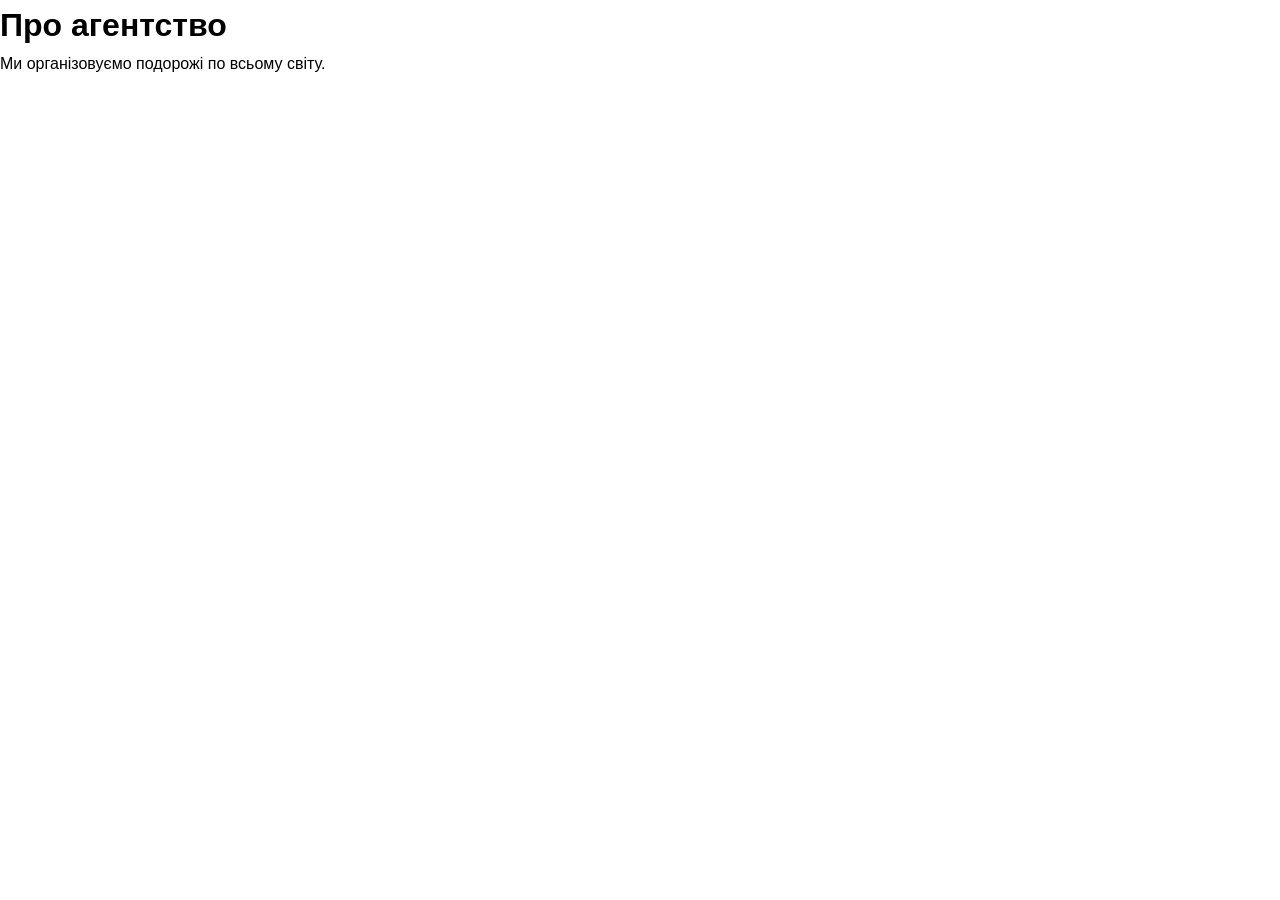
==== about.html @ 54d96e93 "Add files via upload" ====
<!DOCTYPE html><html lang="uk"><head><meta charset="UTF-8"><meta name="viewport" content="width=device-width, initial-scale=1.0"><title>Про нас</title><link rel="stylesheet" href="style.css"></head><body><h1>Про агентство</h1><p>Ми організовуємо подорожі по всьому світу.</p></body></html>
---- style.css ----
*{margin:0;padding:0;box-sizing:border-box}
body{font-family:Arial,sans-serif;line-height:1.6}
.hero{background:linear-gradient(#43c6ff,#0b6fa4);color:#fff;text-align:center;padding:80px 20px}
nav{display:flex;justify-content:space-between;align-items:center}
nav ul{display:flex;gap:20px;list-style:none}
nav a,.btn{color:white;text-decoration:none}
.btn{display:inline-block;margin-top:20px;padding:12px 24px;background:#ff8c00;border-radius:6px}
.cards{padding:40px 20px}
.grid{display:grid;grid-template-columns:repeat(auto-fit,minmax(220px,1fr));gap:20px}
.card{padding:20px;background:#f2f2f2;border-radius:10px}
footer{text-align:center;padding:20px}
@media(max-width:768px){nav{flex-direction:column;gap:10px}nav ul{flex-direction:column;text-align:center}}
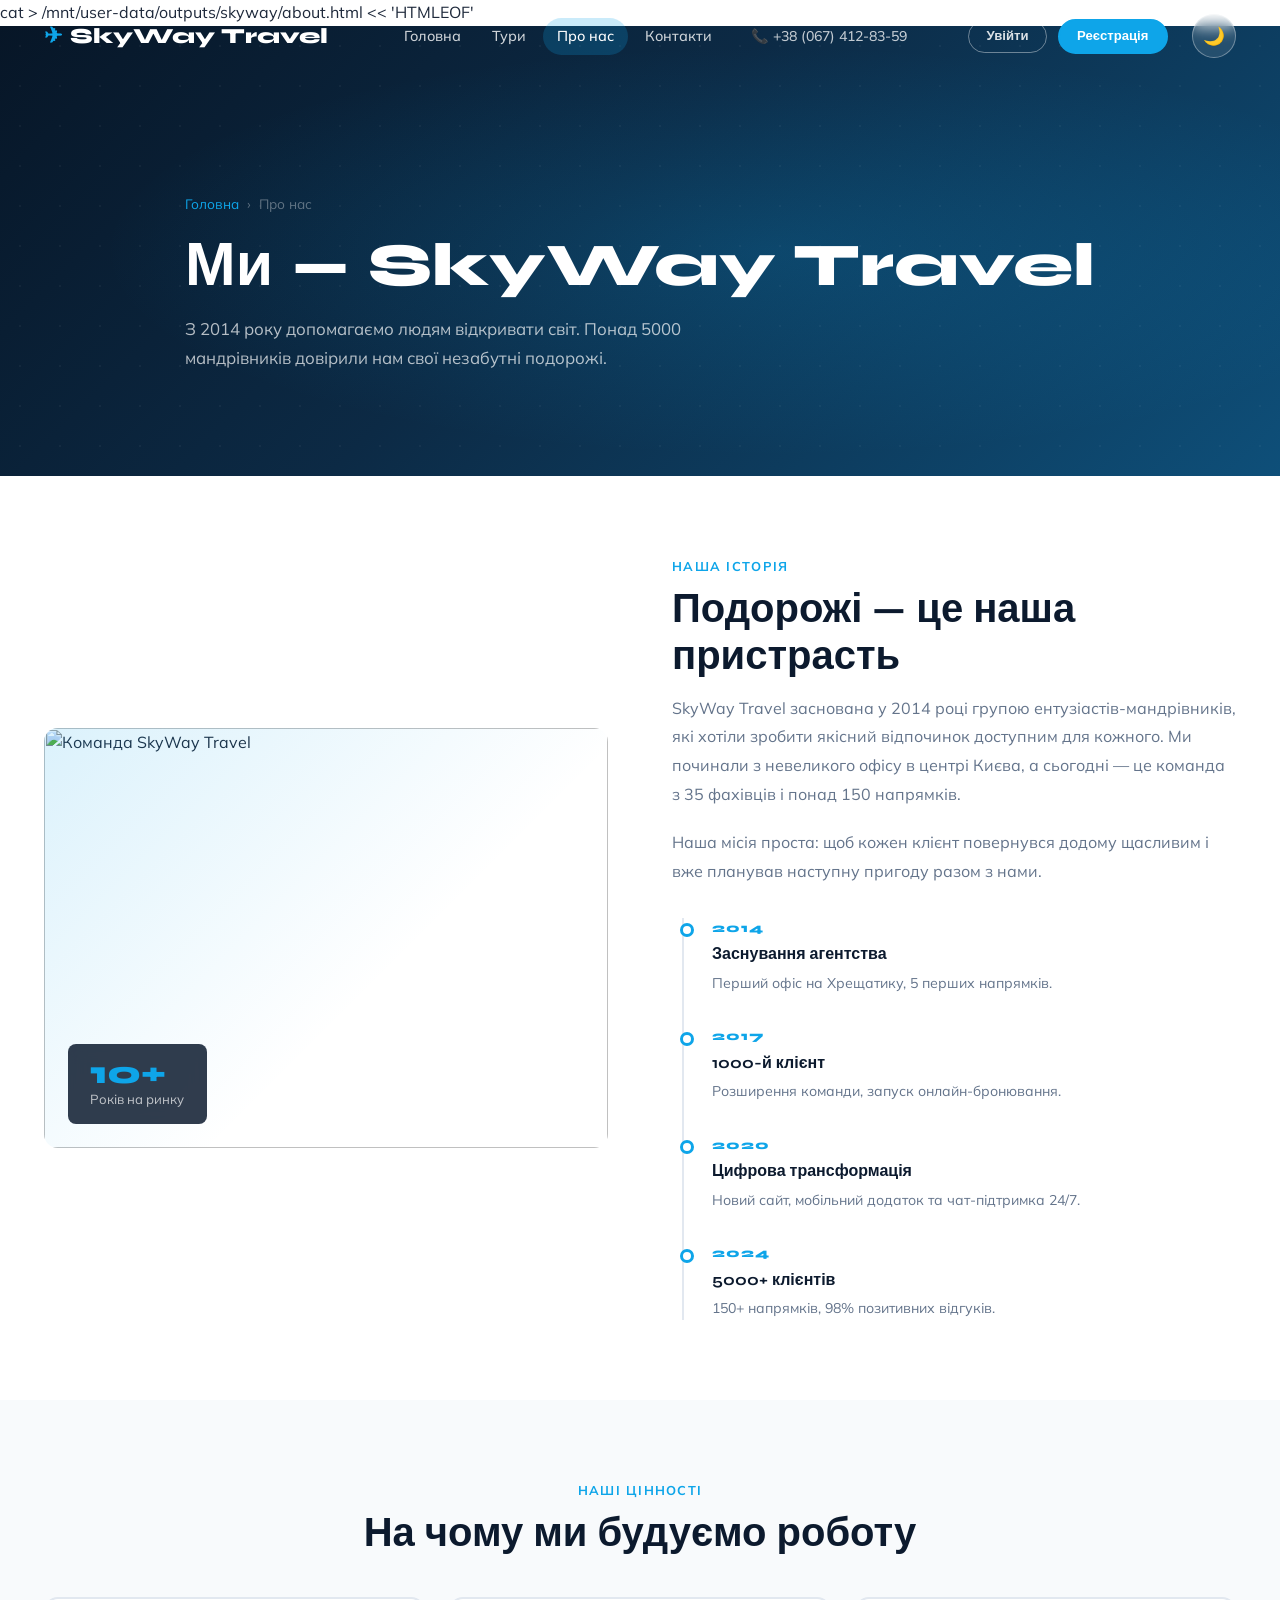
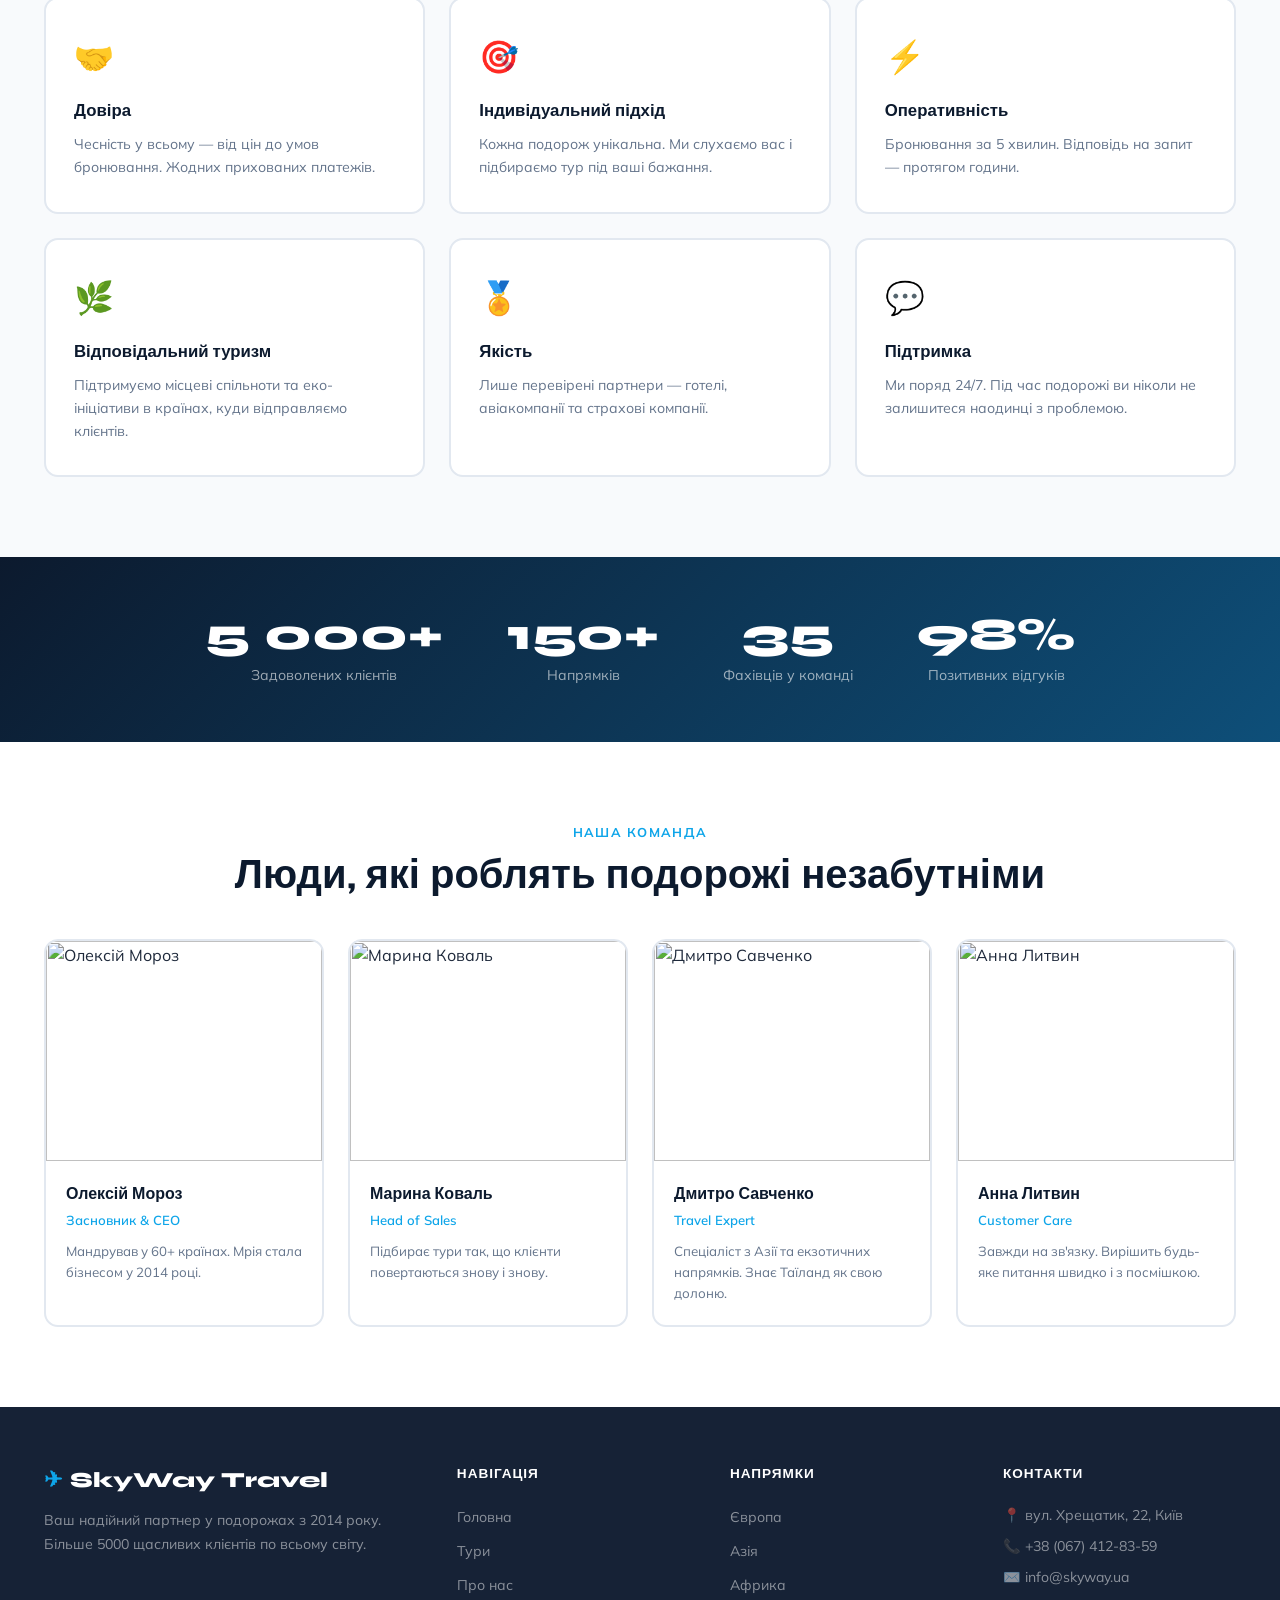
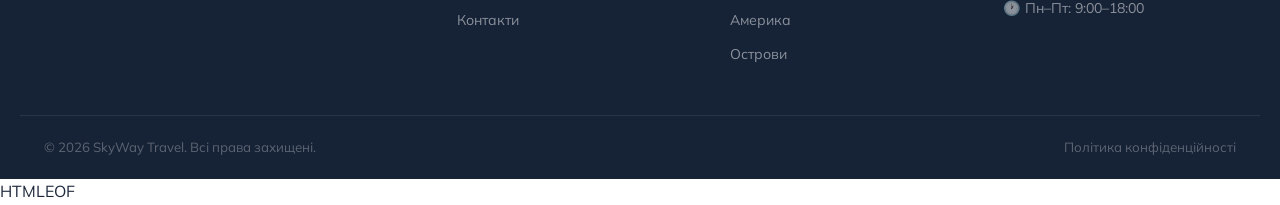
==== commit 52b04e0e: "Add files via upload" ====
--- a/about.html
+++ b/about.html
@@ -1 +1,370 @@
-<!DOCTYPE html><html lang="uk"><head><meta charset="UTF-8"><meta name="viewport" content="width=device-width, initial-scale=1.0"><title>Про нас</title><link rel="stylesheet" href="style.css"></head><body><h1>Про агентство</h1><p>Ми організовуємо подорожі по всьому світу.</p></body></html>+cat > /mnt/user-data/outputs/skyway/about.html << 'HTMLEOF'
+<!DOCTYPE html>
+<html lang="uk" data-theme="light">
+<head>
+  <meta charset="UTF-8">
+  <meta name="viewport" content="width=device-width, initial-scale=1.0">
+  <title>Про нас — SkyWay Travel</title>
+  <link rel="preconnect" href="https://fonts.googleapis.com">
+  <link href="https://fonts.googleapis.com/css2?family=Syne:wght@400;600;700;800&family=Mulish:wght@300;400;500;600&display=swap" rel="stylesheet">
+  <style>
+    *, *::before, *::after { box-sizing: border-box; margin: 0; padding: 0; }
+    html { scroll-behavior: smooth; }
+    body { line-height: 1.6; -webkit-font-smoothing: antialiased; transition: background .35s, color .35s; }
+    img { display: block; max-width: 100%; }
+    ul { list-style: none; }
+    a { text-decoration: none; color: inherit; }
+    button { cursor: pointer; border: none; background: none; }
+
+    :root {
+      --sky: #0ea5e9; --sky-dark: #0284c7; --sky-light: #e0f2fe;
+      --navy: #0c1a2e; --navy-2: #162236; --coral: #f97316;
+      --text: #1e293b; --text-muted: #64748b;
+      --white: #ffffff; --bg: #f8fafc; --border: #e2e8f0;
+      --r: 14px; --r-sm: 8px;
+      --shadow: 0 4px 24px rgba(14,165,233,0.12);
+      --shadow-lg: 0 16px 48px rgba(0,0,0,0.14);
+      --t: 0.28s ease;
+      --font-h: 'Syne', sans-serif; --font-b: 'Mulish', sans-serif;
+    }
+    [data-theme="dark"] {
+      --text: #e2e8f0; --text-muted: #94a3b8;
+      --white: #0f172a; --bg: #1e293b; --border: #334155;
+      --navy: #e2e8f0; --navy-2: #0f172a;
+      --sky-light: #0f2a3e; --shadow-lg: 0 16px 48px rgba(0,0,0,.45);
+    }
+    [data-theme="dark"] body { background: #0f172a; }
+    [data-theme="dark"] .team-card,
+    [data-theme="dark"] .value-card { background: #1e293b; border-color: #334155; }
+    [data-theme="dark"] .timeline-item::before { background: #1e293b; }
+    [data-theme="dark"] .footer { background: #080f1a; }
+
+    body { font-family: var(--font-b); color: var(--text); background: var(--white); }
+    .container { max-width: 1240px; margin: 0 auto; padding: 0 1.5rem; }
+
+    /* HEADER */
+    .header { position: fixed; top: 0; left: 0; right: 0; z-index: 900; padding: .9rem 0; transition: all var(--t); }
+    .header.scrolled { background: rgba(12,26,46,.94); backdrop-filter: blur(20px); padding: .6rem 0; box-shadow: 0 4px 24px rgba(0,0,0,.25); }
+    [data-theme="dark"] .header.scrolled { background: rgba(15,23,42,.96); }
+    .header .container { display: flex; align-items: center; gap: 1.5rem; }
+    .logo { display: flex; align-items: center; gap: .5rem; font-family: var(--font-h); font-size: 1.35rem; font-weight: 800; color: #fff; flex-shrink: 0; }
+    .logo-icon { color: var(--sky); }
+    .nav { display: flex; align-items: center; gap: .15rem; margin-left: auto; }
+    .nav a { padding: .45rem .9rem; color: rgba(255,255,255,.8); border-radius: 50px; font-size: .9rem; font-weight: 500; transition: all var(--t); }
+    .nav a:hover, .nav a.active { color: #fff; background: rgba(14,165,233,.22); }
+    .header-phone { color: rgba(255,255,255,.75); font-size: .88rem; font-weight: 500; }
+    .theme-toggle { width: 44px; height: 44px; border-radius: 50%; border: 1.5px solid rgba(255,255,255,.35); display: flex; align-items: center; justify-content: center; font-size: 1.1rem; transition: all var(--t); background: rgba(255,255,255,.1); backdrop-filter: blur(8px); flex-shrink: 0; }
+    .theme-toggle:hover { background: rgba(255,255,255,.22); transform: rotate(15deg); }
+    .burger { display: none; flex-direction: column; gap: 5px; padding: .5rem; }
+    .burger span { display: block; width: 24px; height: 2px; background: #fff; border-radius: 2px; transition: all var(--t); }
+    .burger.open span:nth-child(1) { transform: translateY(7px) rotate(45deg); }
+    .burger.open span:nth-child(2) { opacity: 0; }
+    .burger.open span:nth-child(3) { transform: translateY(-7px) rotate(-45deg); }
+
+    /* BUTTONS */
+    .btn { display: inline-flex; align-items: center; gap: .45rem; padding: .7rem 1.6rem; border-radius: 50px; font-weight: 600; font-size: .9rem; transition: all var(--t); cursor: pointer; font-family: var(--font-h); }
+    .btn-primary { background: var(--sky); color: #fff; border: 2px solid var(--sky); }
+    .btn-primary:hover { background: var(--sky-dark); transform: translateY(-2px); box-shadow: 0 8px 24px rgba(14,165,233,.38); }
+    .btn-sm { padding: .45rem 1.1rem; font-size: .82rem; }
+    .login-btn { background: transparent; color: rgba(255,255,255,.85); border: 1.5px solid rgba(255,255,255,.4); border-radius: 50px; padding: .45rem 1.1rem; font-size: .82rem; font-family: var(--font-h); font-weight: 600; }
+    .login-btn:hover { border-color: #fff; color: #fff; background: rgba(255,255,255,.1); }
+
+    /* PAGE HERO */
+    .page-hero {
+      min-height: 50vh; position: relative; display: flex; align-items: center;
+      background: linear-gradient(135deg, #071627 0%, #0c2a45 45%, #0e4f79 100%);
+      overflow: hidden;
+    }
+    .page-hero::before { content: ''; position: absolute; inset: 0; background: radial-gradient(ellipse 80% 70% at 60% 50%, rgba(14,165,233,.18) 0%, transparent 65%); }
+    .page-hero-dots { position: absolute; inset: 0; background-image: radial-gradient(circle, rgba(255,255,255,.04) 1px, transparent 1px); background-size: 40px 40px; pointer-events: none; }
+    .page-hero-content { position: relative; z-index: 2; padding: 8rem 1.5rem 4rem; }
+    .page-breadcrumb { display: flex; align-items: center; gap: .5rem; color: rgba(255,255,255,.55); font-size: .85rem; margin-bottom: 1.2rem; }
+    .page-breadcrumb a { color: var(--sky); }
+    .page-breadcrumb span { color: rgba(255,255,255,.35); }
+    .page-hero h1 { font-family: var(--font-h); font-size: clamp(2.2rem,5vw,3.8rem); font-weight: 800; color: #fff; line-height: 1.1; margin-bottom: .85rem; }
+    .page-hero p { color: rgba(255,255,255,.7); font-size: 1.05rem; max-width: 540px; line-height: 1.75; }
+
+    /* SECTIONS */
+    section.sec { padding: 5rem 0; }
+    .sec-tag { color: var(--sky); font-weight: 700; font-size: .8rem; text-transform: uppercase; letter-spacing: .1em; margin-bottom: .6rem; }
+    .sec-title { font-family: var(--font-h); font-size: clamp(1.7rem,3.5vw,2.5rem); color: var(--navy); line-height: 1.18; margin-bottom: .85rem; }
+    .sec-sub { color: var(--text-muted); line-height: 1.7; }
+
+    /* STORY SECTION */
+    .story-grid { display: grid; grid-template-columns: 1fr 1fr; gap: 4rem; align-items: center; }
+    .story-img { border-radius: var(--r); overflow: hidden; position: relative; }
+    .story-img img { width: 100%; height: 420px; object-fit: cover; }
+    .story-img::after { content: ''; position: absolute; inset: 0; background: linear-gradient(135deg, rgba(14,165,233,.15) 0%, transparent 60%); }
+    .story-badge { position: absolute; bottom: 1.5rem; left: 1.5rem; background: rgba(12,26,46,.85); color: #fff; padding: .85rem 1.4rem; border-radius: var(--r-sm); backdrop-filter: blur(8px); z-index: 2; }
+    .story-badge-num { font-family: var(--font-h); font-size: 2rem; font-weight: 800; color: var(--sky); line-height: 1; }
+    .story-badge-label { font-size: .82rem; color: rgba(255,255,255,.7); }
+    .story-text p { color: var(--text-muted); line-height: 1.8; margin-bottom: 1.2rem; }
+
+    /* TIMELINE */
+    .timeline { position: relative; padding-left: 2.5rem; margin-top: 2rem; }
+    .timeline::before { content: ''; position: absolute; left: .6rem; top: 0; bottom: 0; width: 2px; background: var(--border); }
+    .timeline-item { position: relative; padding-bottom: 2rem; }
+    .timeline-item:last-child { padding-bottom: 0; }
+    .timeline-item::before { content: ''; position: absolute; left: -2rem; top: .35rem; width: 14px; height: 14px; border-radius: 50%; background: var(--white); border: 3px solid var(--sky); }
+    .timeline-year { font-family: var(--font-h); font-size: .8rem; font-weight: 800; color: var(--sky); letter-spacing: .08em; text-transform: uppercase; margin-bottom: .2rem; }
+    .timeline-title { font-family: var(--font-h); font-size: 1rem; font-weight: 700; color: var(--navy); margin-bottom: .3rem; }
+    .timeline-desc { color: var(--text-muted); font-size: .88rem; line-height: 1.6; }
+
+    /* VALUES */
+    .values-grid { display: grid; grid-template-columns: repeat(3,1fr); gap: 1.5rem; }
+    .value-card { background: var(--white); border: 2px solid var(--border); border-radius: var(--r); padding: 2rem 1.75rem; transition: all var(--t); position: relative; overflow: hidden; }
+    .value-card::after { content: ''; position: absolute; top: 0; left: 0; right: 0; height: 3px; background: var(--sky); transform: scaleX(0); transform-origin: left; transition: transform .35s ease; }
+    .value-card:hover { border-color: var(--sky); transform: translateY(-4px); box-shadow: var(--shadow); }
+    .value-card:hover::after { transform: scaleX(1); }
+    .value-icon { font-size: 2rem; margin-bottom: 1rem; }
+    .value-card h3 { font-family: var(--font-h); font-size: 1.05rem; font-weight: 700; color: var(--navy); margin-bottom: .5rem; }
+    .value-card p { color: var(--text-muted); font-size: .88rem; line-height: 1.65; }
+
+    /* TEAM */
+    .team-grid { display: grid; grid-template-columns: repeat(4,1fr); gap: 1.5rem; }
+    .team-card { background: var(--white); border: 2px solid var(--border); border-radius: var(--r); overflow: hidden; transition: all var(--t); }
+    .team-card:hover { transform: translateY(-5px); box-shadow: var(--shadow-lg); border-color: var(--sky); }
+    .team-photo { height: 220px; overflow: hidden; position: relative; }
+    .team-photo img { width: 100%; height: 100%; object-fit: cover; transition: transform .5s ease; }
+    .team-card:hover .team-photo img { transform: scale(1.06); }
+    .team-info { padding: 1.25rem; }
+    .team-name { font-family: var(--font-h); font-size: 1rem; font-weight: 700; color: var(--navy); margin-bottom: .2rem; }
+    .team-role { color: var(--sky); font-size: .82rem; font-weight: 600; margin-bottom: .6rem; }
+    .team-bio { color: var(--text-muted); font-size: .83rem; line-height: 1.6; }
+
+    /* STATS BAND */
+    .stats-band { background: linear-gradient(135deg, #0c1a2e 0%, #0e4f79 100%); padding: 3.5rem 0; }
+    [data-theme="dark"] .stats-band { background: linear-gradient(135deg, #0f172a 0%, #0e3a5a 100%); }
+    .stats-inner { display: flex; justify-content: center; gap: 4rem; flex-wrap: wrap; }
+    .stat-item { text-align: center; }
+    .stat-num { font-family: var(--font-h); font-size: 2.8rem; font-weight: 800; color: #fff; line-height: 1; }
+    .stat-label { color: rgba(255,255,255,.6); font-size: .88rem; margin-top: .35rem; }
+
+    /* FOOTER */
+    .footer { background: var(--navy-2); padding: 3.5rem 0 0; }
+    .footer-inner { display: grid; grid-template-columns: 1.6fr 1fr 1fr 1fr; gap: 2.5rem; padding-bottom: 2.5rem; border-bottom: 1px solid rgba(255,255,255,.08); }
+    .footer-about { color: rgba(255,255,255,.5); font-size: .88rem; line-height: 1.7; margin-top: .75rem; }
+    .footer-col h4 { color: #fff; font-family: var(--font-h); font-size: .85rem; letter-spacing: .07em; text-transform: uppercase; margin-bottom: 1.2rem; }
+    .footer-col ul li { margin-bottom: .55rem; }
+    .footer-col ul a { color: rgba(255,255,255,.5); font-size: .88rem; transition: color var(--t); }
+    .footer-col ul a:hover { color: var(--sky); }
+    .footer-contacts li { color: rgba(255,255,255,.5); font-size: .88rem; margin-bottom: .65rem; }
+    .footer-bottom { padding: 1.3rem 0; }
+    .footer-bottom .container { display: flex; justify-content: space-between; align-items: center; flex-wrap: wrap; gap: .5rem; }
+    .footer-bottom p { color: rgba(255,255,255,.3); font-size: .83rem; }
+    .footer-bottom a { color: rgba(255,255,255,.3); font-size: .83rem; transition: color var(--t); }
+    .footer-bottom a:hover { color: var(--sky); }
+
+    /* TOAST */
+    .toast { position: fixed; bottom: 2rem; left: 50%; transform: translateX(-50%) translateY(16px); background: #0c1a2e; color: #fff; padding: .75rem 1.5rem; border-radius: 50px; font-size: .9rem; opacity: 0; pointer-events: none; transition: all .32s; z-index: 3000; border-left: 3px solid var(--sky); }
+    .toast.show { opacity: 1; transform: translateX(-50%) translateY(0); }
+
+    /* BTN UP */
+    .btn-up { position: fixed; bottom: 2rem; right: 2rem; width: 48px; height: 48px; border-radius: 50%; background: var(--sky); color: #fff; font-size: 1.1rem; opacity: 0; pointer-events: none; transition: all var(--t); z-index: 800; display: flex; align-items: center; justify-content: center; box-shadow: 0 4px 20px rgba(14,165,233,.4); }
+    .btn-up.vis { opacity: 1; pointer-events: all; }
+    .btn-up:hover { background: var(--sky-dark); transform: translateY(-3px); }
+
+    /* REVEAL */
+    .reveal { opacity: 0; transform: translateY(24px); transition: opacity .65s ease, transform .65s ease; }
+    .reveal.on { opacity: 1; transform: none; }
+
+    @media(max-width:1024px) { .footer-inner { grid-template-columns: 1fr 1fr; } .team-grid { grid-template-columns: 1fr 1fr; } .values-grid { grid-template-columns: 1fr 1fr; } }
+    @media(max-width:768px) {
+      .nav, .header-phone { display: none; }
+      .nav.open { display: flex; flex-direction: column; position: fixed; top: 0; left: 0; right: 0; bottom: 0; background: #0c1a2e; z-index: 999; padding: 5rem 2rem 2rem; align-items: flex-start; gap: .5rem; }
+      [data-theme="dark"] .nav.open { background: #080f1a; }
+      .nav.open a { font-size: 1.2rem; padding: .7rem 1rem; }
+      .burger { display: flex; margin-left: auto; }
+      .story-grid { grid-template-columns: 1fr; gap: 2rem; }
+      .values-grid, .team-grid { grid-template-columns: 1fr; }
+      .stats-inner { gap: 2rem; }
+      .footer-inner { grid-template-columns: 1fr; }
+      .footer-bottom .container { flex-direction: column; text-align: center; }
+    }
+  </style>
+</head>
+<body>
+
+<header class="header" id="header">
+  <div class="container">
+    <a href="index.html" class="logo"><span class="logo-icon">✈</span> SkyWay Travel</a>
+    <nav class="nav" id="nav">
+      <a href="index.html">Головна</a>
+      <a href="tours.html">Тури</a>
+      <a href="about.html" class="active">Про нас</a>
+      <a href="contacts.html">Контакти</a>
+    </nav>
+    <div class="header-phone">📞 +38 (067) 412-83-59</div>
+    <div style="display:flex;align-items:center;gap:.65rem;margin-left:auto">
+      <button class="login-btn" onclick="showToast('Відкрийте index.html для входу')">Увійти</button>
+      <button class="btn btn-primary btn-sm" onclick="showToast('Відкрийте index.html для реєстрації')">Реєстрація</button>
+    </div>
+    <button class="theme-toggle" id="themeToggle" aria-label="Тема">🌙</button>
+    <button class="burger" id="burger"><span></span><span></span><span></span></button>
+  </div>
+</header>
+
+<!-- PAGE HERO -->
+<section class="page-hero">
+  <div class="page-hero-dots"></div>
+  <div class="page-hero-content container">
+    <div class="page-breadcrumb"><a href="index.html">Головна</a><span>›</span><span>Про нас</span></div>
+    <h1>Ми — SkyWay Travel</h1>
+    <p>З 2014 року допомагаємо людям відкривати світ. Понад 5000 мандрівників довірили нам свої незабутні подорожі.</p>
+  </div>
+</section>
+
+<!-- STORY -->
+<section class="sec">
+  <div class="container">
+    <div class="story-grid">
+      <div class="story-img reveal">
+        <img src="https://images.unsplash.com/photo-1469854523086-cc02fe5d8800?w=800&auto=format" alt="Команда SkyWay Travel">
+        <div class="story-badge">
+          <div class="story-badge-num">10+</div>
+          <div class="story-badge-label">Років на ринку</div>
+        </div>
+      </div>
+      <div class="reveal">
+        <p class="sec-tag">Наша історія</p>
+        <h2 class="sec-title">Подорожі — це наша пристрасть</h2>
+        <div class="story-text">
+          <p>SkyWay Travel заснована у 2014 році групою ентузіастів-мандрівників, які хотіли зробити якісний відпочинок доступним для кожного. Ми починали з невеликого офісу в центрі Києва, а сьогодні — це команда з 35 фахівців і понад 150 напрямків.</p>
+          <p>Наша місія проста: щоб кожен клієнт повернувся додому щасливим і вже планував наступну пригоду разом з нами.</p>
+        </div>
+        <div class="timeline">
+          <div class="timeline-item">
+            <div class="timeline-year">2014</div>
+            <div class="timeline-title">Заснування агентства</div>
+            <div class="timeline-desc">Перший офіс на Хрещатику, 5 перших напрямків.</div>
+          </div>
+          <div class="timeline-item">
+            <div class="timeline-year">2017</div>
+            <div class="timeline-title">1000-й клієнт</div>
+            <div class="timeline-desc">Розширення команди, запуск онлайн-бронювання.</div>
+          </div>
+          <div class="timeline-item">
+            <div class="timeline-year">2020</div>
+            <div class="timeline-title">Цифрова трансформація</div>
+            <div class="timeline-desc">Новий сайт, мобільний додаток та чат-підтримка 24/7.</div>
+          </div>
+          <div class="timeline-item">
+            <div class="timeline-year">2024</div>
+            <div class="timeline-title">5000+ клієнтів</div>
+            <div class="timeline-desc">150+ напрямків, 98% позитивних відгуків.</div>
+          </div>
+        </div>
+      </div>
+    </div>
+  </div>
+</section>
+
+<!-- VALUES -->
+<section class="sec" style="background:var(--bg)">
+  <div class="container">
+    <div style="text-align:center;margin-bottom:2.5rem" class="reveal">
+      <p class="sec-tag">Наші цінності</p>
+      <h2 class="sec-title">На чому ми будуємо роботу</h2>
+    </div>
+    <div class="values-grid">
+      <div class="value-card reveal"><div class="value-icon">🤝</div><h3>Довіра</h3><p>Чесність у всьому — від цін до умов бронювання. Жодних прихованих платежів.</p></div>
+      <div class="value-card reveal"><div class="value-icon">🎯</div><h3>Індивідуальний підхід</h3><p>Кожна подорож унікальна. Ми слухаємо вас і підбираємо тур під ваші бажання.</p></div>
+      <div class="value-card reveal"><div class="value-icon">⚡</div><h3>Оперативність</h3><p>Бронювання за 5 хвилин. Відповідь на запит — протягом години.</p></div>
+      <div class="value-card reveal"><div class="value-icon">🌿</div><h3>Відповідальний туризм</h3><p>Підтримуємо місцеві спільноти та еко-ініціативи в країнах, куди відправляємо клієнтів.</p></div>
+      <div class="value-card reveal"><div class="value-icon">🏅</div><h3>Якість</h3><p>Лише перевірені партнери — готелі, авіакомпанії та страхові компанії.</p></div>
+      <div class="value-card reveal"><div class="value-icon">💬</div><h3>Підтримка</h3><p>Ми поряд 24/7. Під час подорожі ви ніколи не залишитеся наодинці з проблемою.</p></div>
+    </div>
+  </div>
+</section>
+
+<!-- STATS -->
+<section class="stats-band">
+  <div class="container stats-inner">
+    <div class="stat-item reveal"><div class="stat-num">5 000+</div><div class="stat-label">Задоволених клієнтів</div></div>
+    <div class="stat-item reveal"><div class="stat-num">150+</div><div class="stat-label">Напрямків</div></div>
+    <div class="stat-item reveal"><div class="stat-num">35</div><div class="stat-label">Фахівців у команді</div></div>
+    <div class="stat-item reveal"><div class="stat-num">98%</div><div class="stat-label">Позитивних відгуків</div></div>
+  </div>
+</section>
+
+<!-- TEAM -->
+<section class="sec">
+  <div class="container">
+    <div style="text-align:center;margin-bottom:2.5rem" class="reveal">
+      <p class="sec-tag">Наша команда</p>
+      <h2 class="sec-title">Люди, які роблять подорожі незабутніми</h2>
+    </div>
+    <div class="team-grid">
+      <div class="team-card reveal">
+        <div class="team-photo"><img src="https://images.unsplash.com/photo-1560250097-0b93528c311a?w=400&auto=format" alt="Олексій Мороз"></div>
+        <div class="team-info"><div class="team-name">Олексій Мороз</div><div class="team-role">Засновник & CEO</div><div class="team-bio">Мандрував у 60+ країнах. Мрія стала бізнесом у 2014 році.</div></div>
+      </div>
+      <div class="team-card reveal">
+        <div class="team-photo"><img src="https://images.unsplash.com/photo-1573496359142-b8d87734a5a2?w=400&auto=format" alt="Марина Коваль"></div>
+        <div class="team-info"><div class="team-name">Марина Коваль</div><div class="team-role">Head of Sales</div><div class="team-bio">Підбирає тури так, що клієнти повертаються знову і знову.</div></div>
+      </div>
+      <div class="team-card reveal">
+        <div class="team-photo"><img src="https://images.unsplash.com/photo-1568602471122-7832951cc4c5?w=400&auto=format" alt="Дмитро Савченко"></div>
+        <div class="team-info"><div class="team-name">Дмитро Савченко</div><div class="team-role">Travel Expert</div><div class="team-bio">Спеціаліст з Азії та екзотичних напрямків. Знає Таїланд як свою долоню.</div></div>
+      </div>
+      <div class="team-card reveal">
+        <div class="team-photo"><img src="https://images.unsplash.com/photo-1580489944761-15a19d654956?w=400&auto=format" alt="Анна Литвин"></div>
+        <div class="team-info"><div class="team-name">Анна Литвин</div><div class="team-role">Customer Care</div><div class="team-bio">Завжди на зв'язку. Вирішить будь-яке питання швидко і з посмішкою.</div></div>
+      </div>
+    </div>
+  </div>
+</section>
+
+<!-- FOOTER -->
+<footer class="footer">
+  <div class="container footer-inner">
+    <div class="footer-col">
+      <a href="index.html" class="logo"><span class="logo-icon">✈</span> SkyWay Travel</a>
+      <p class="footer-about">Ваш надійний партнер у подорожах з 2014 року. Більше 5000 щасливих клієнтів по всьому світу.</p>
+    </div>
+    <div class="footer-col"><h4>Навігація</h4><ul><li><a href="index.html">Головна</a></li><li><a href="tours.html">Тури</a></li><li><a href="about.html">Про нас</a></li><li><a href="contacts.html">Контакти</a></li></ul></div>
+    <div class="footer-col"><h4>Напрямки</h4><ul><li><a href="#">Європа</a></li><li><a href="#">Азія</a></li><li><a href="#">Африка</a></li><li><a href="#">Америка</a></li><li><a href="#">Острови</a></li></ul></div>
+    <div class="footer-col"><h4>Контакти</h4><ul class="footer-contacts"><li>📍 вул. Хрещатик, 22, Київ</li><li>📞 +38 (067) 412-83-59</li><li>✉️ info@skyway.ua</li><li>🕐 Пн–Пт: 9:00–18:00</li></ul></div>
+  </div>
+  <div class="footer-bottom"><div class="container"><p>© 2026 SkyWay Travel. Всі права захищені.</p><a href="#">Політика конфіденційності</a></div></div>
+</footer>
+
+<button class="btn-up" id="btnUp" aria-label="Вгору">↑</button>
+<div class="toast" id="toast"></div>
+
+<script>
+  // theme
+  const html=document.documentElement;
+  const toggle=document.getElementById('themeToggle');
+  const saved=localStorage.getItem('sw-theme')||'light';
+  html.setAttribute('data-theme',saved);
+  toggle.textContent=saved==='dark'?'☀️':'🌙';
+  toggle.addEventListener('click',()=>{
+    const next=html.getAttribute('data-theme')==='dark'?'light':'dark';
+    html.setAttribute('data-theme',next);
+    toggle.textContent=next==='dark'?'☀️':'🌙';
+    localStorage.setItem('sw-theme',next);
+  });
+
+  // header
+  window.addEventListener('scroll',()=>{
+    document.getElementById('header').classList.toggle('scrolled',window.scrollY>60);
+    document.getElementById('btnUp').classList.toggle('vis',window.scrollY>400);
+  });
+  document.getElementById('btnUp').addEventListener('click',()=>window.scrollTo({top:0,behavior:'smooth'}));
+
+  // burger
+  const burger=document.getElementById('burger');
+  const nav=document.getElementById('nav');
+  burger.addEventListener('click',()=>{burger.classList.toggle('open');nav.classList.toggle('open');});
+  nav.querySelectorAll('a').forEach(a=>a.addEventListener('click',()=>{burger.classList.remove('open');nav.classList.remove('open');}));
+
+  // reveal
+  const obs=new IntersectionObserver(entries=>entries.forEach(e=>{if(e.isIntersecting){e.target.classList.add('on');obs.unobserve(e.target);}}),{threshold:0.12});
+  document.querySelectorAll('.reveal').forEach(el=>obs.observe(el));
+
+  function showToast(msg){const t=document.getElementById('toast');t.textContent=msg;t.classList.add('show');setTimeout(()=>t.classList.remove('show'),3200);}
+</script>
+</body>
+</html>
+HTMLEOF
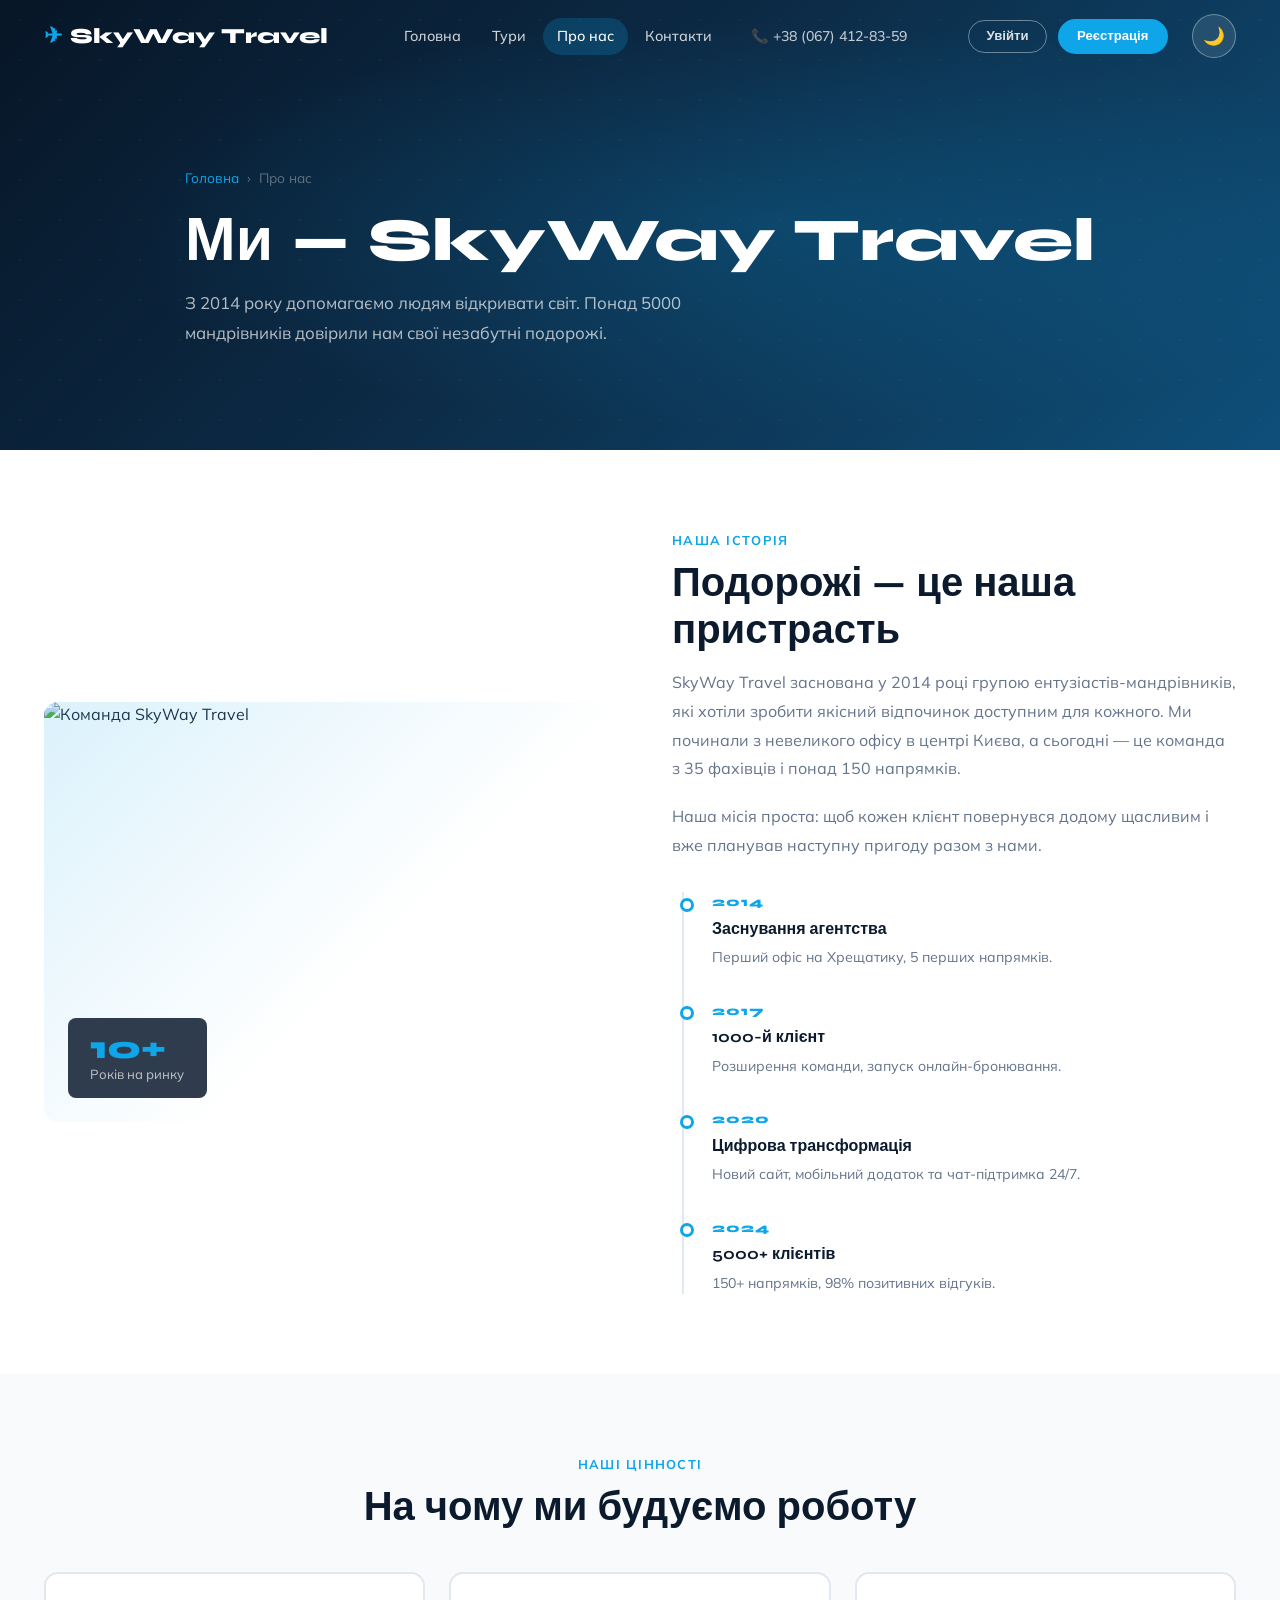
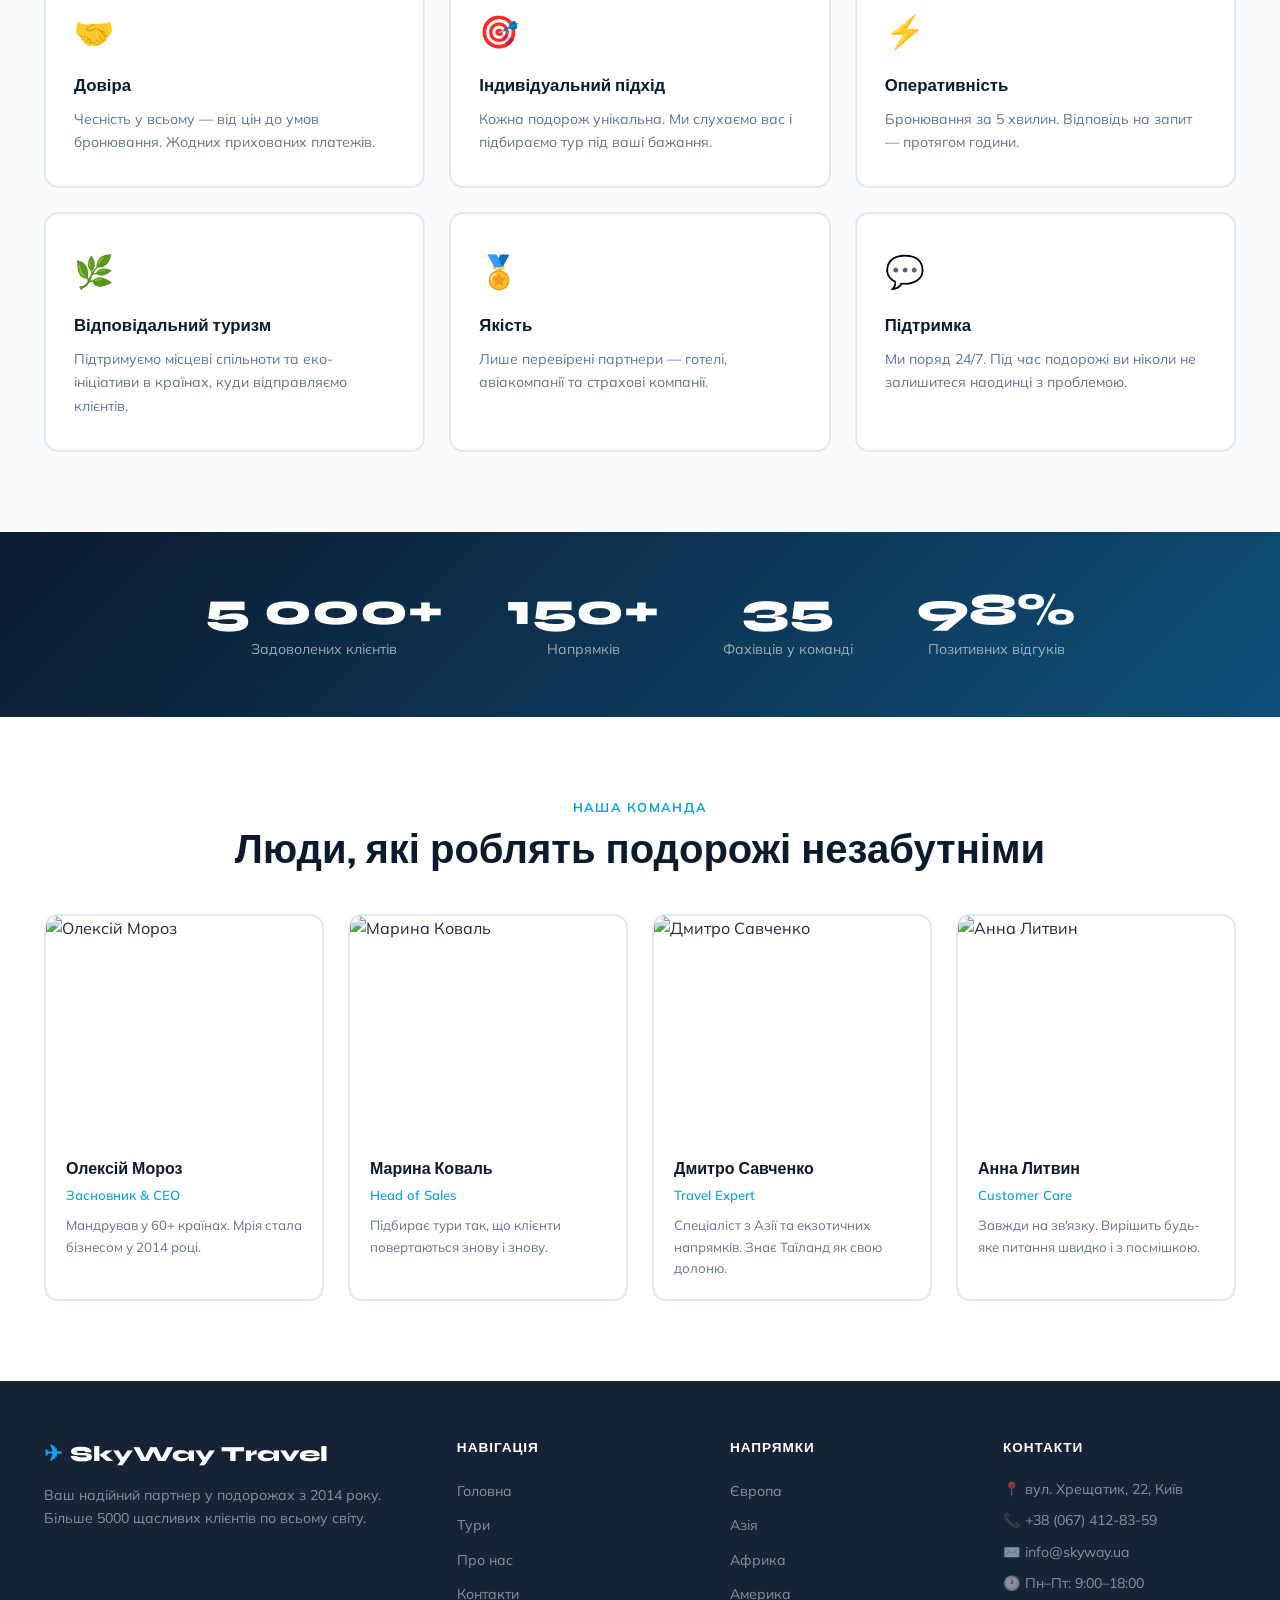
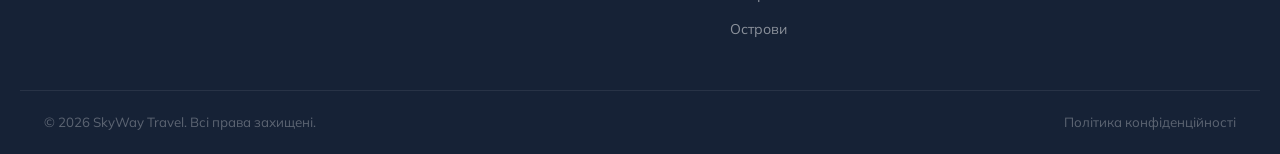
==== commit 6b236a2f: "Update about.html" ====
--- a/about.html
+++ b/about.html
@@ -1,4 +1,3 @@
-cat > /mnt/user-data/outputs/skyway/about.html << 'HTMLEOF'
 <!DOCTYPE html>
 <html lang="uk" data-theme="light">
 <head>
@@ -367,4 +366,3 @@
 </script>
 </body>
 </html>
-HTMLEOF
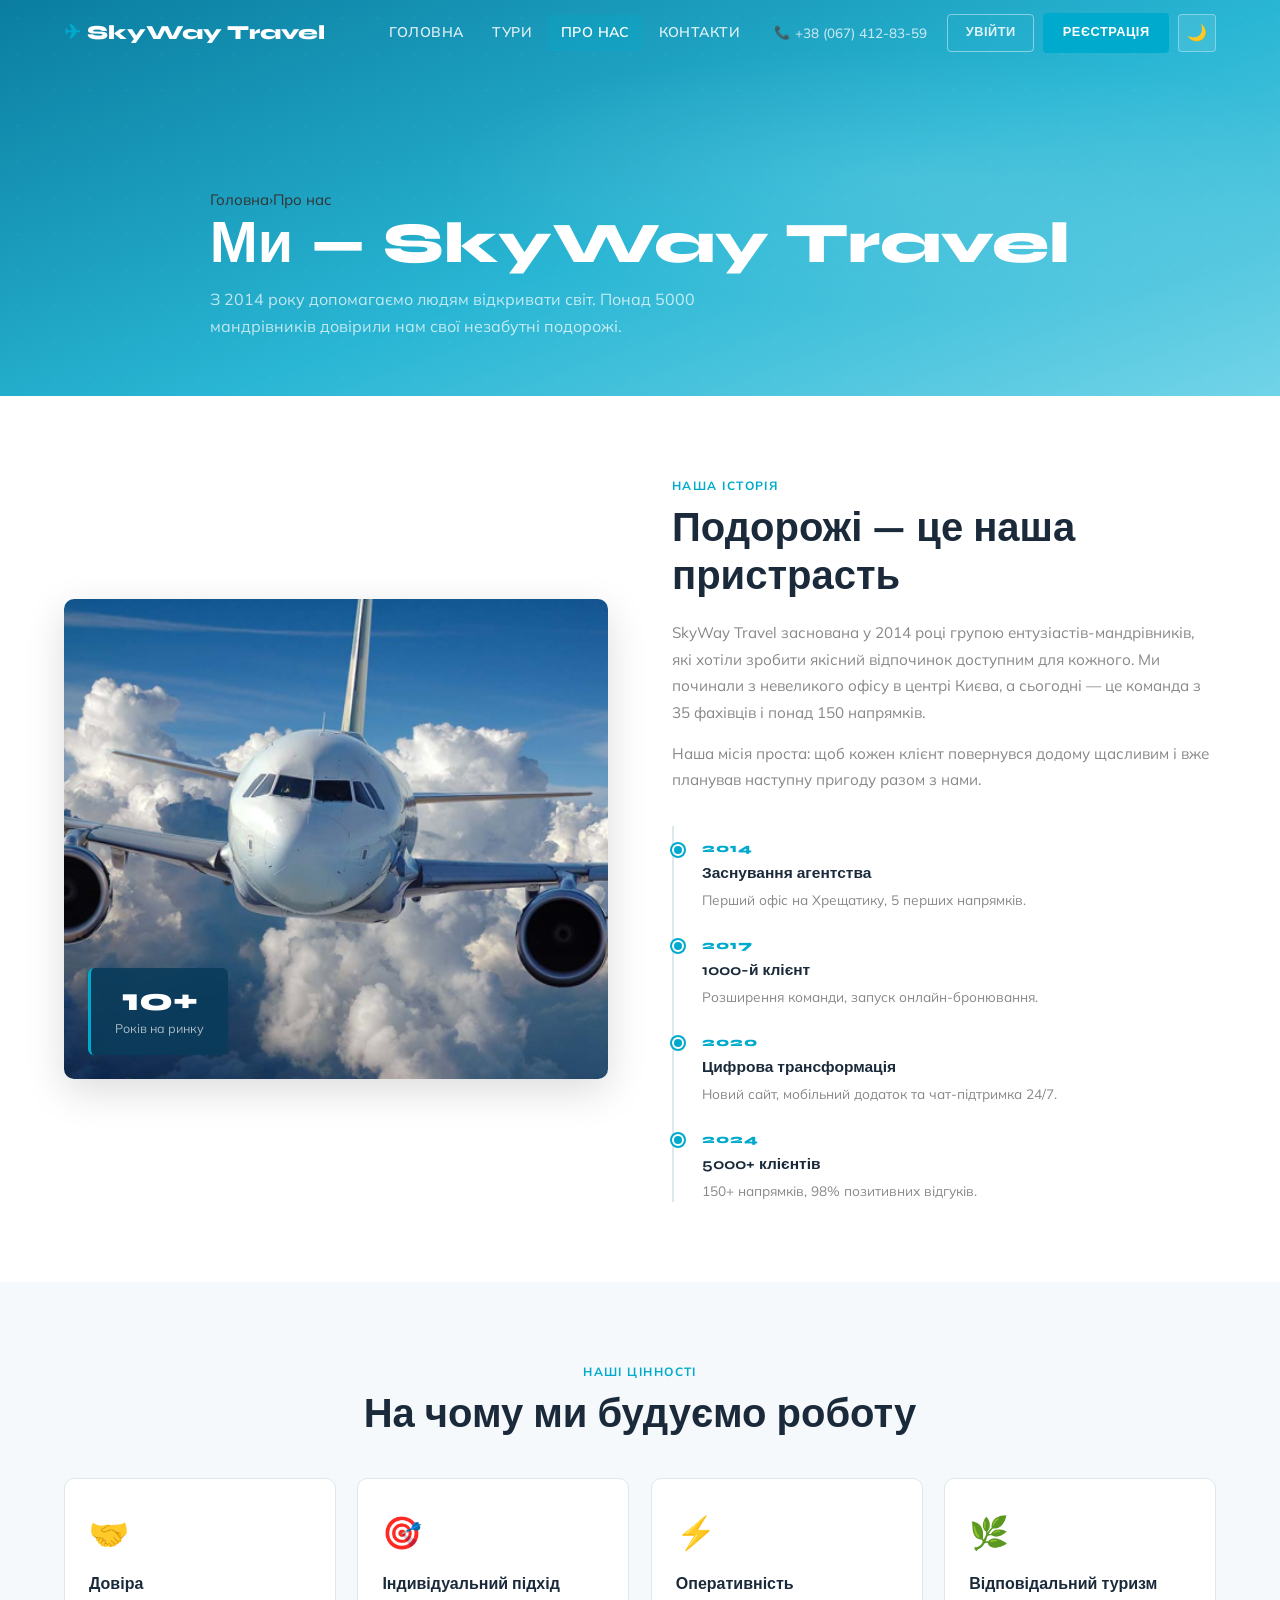
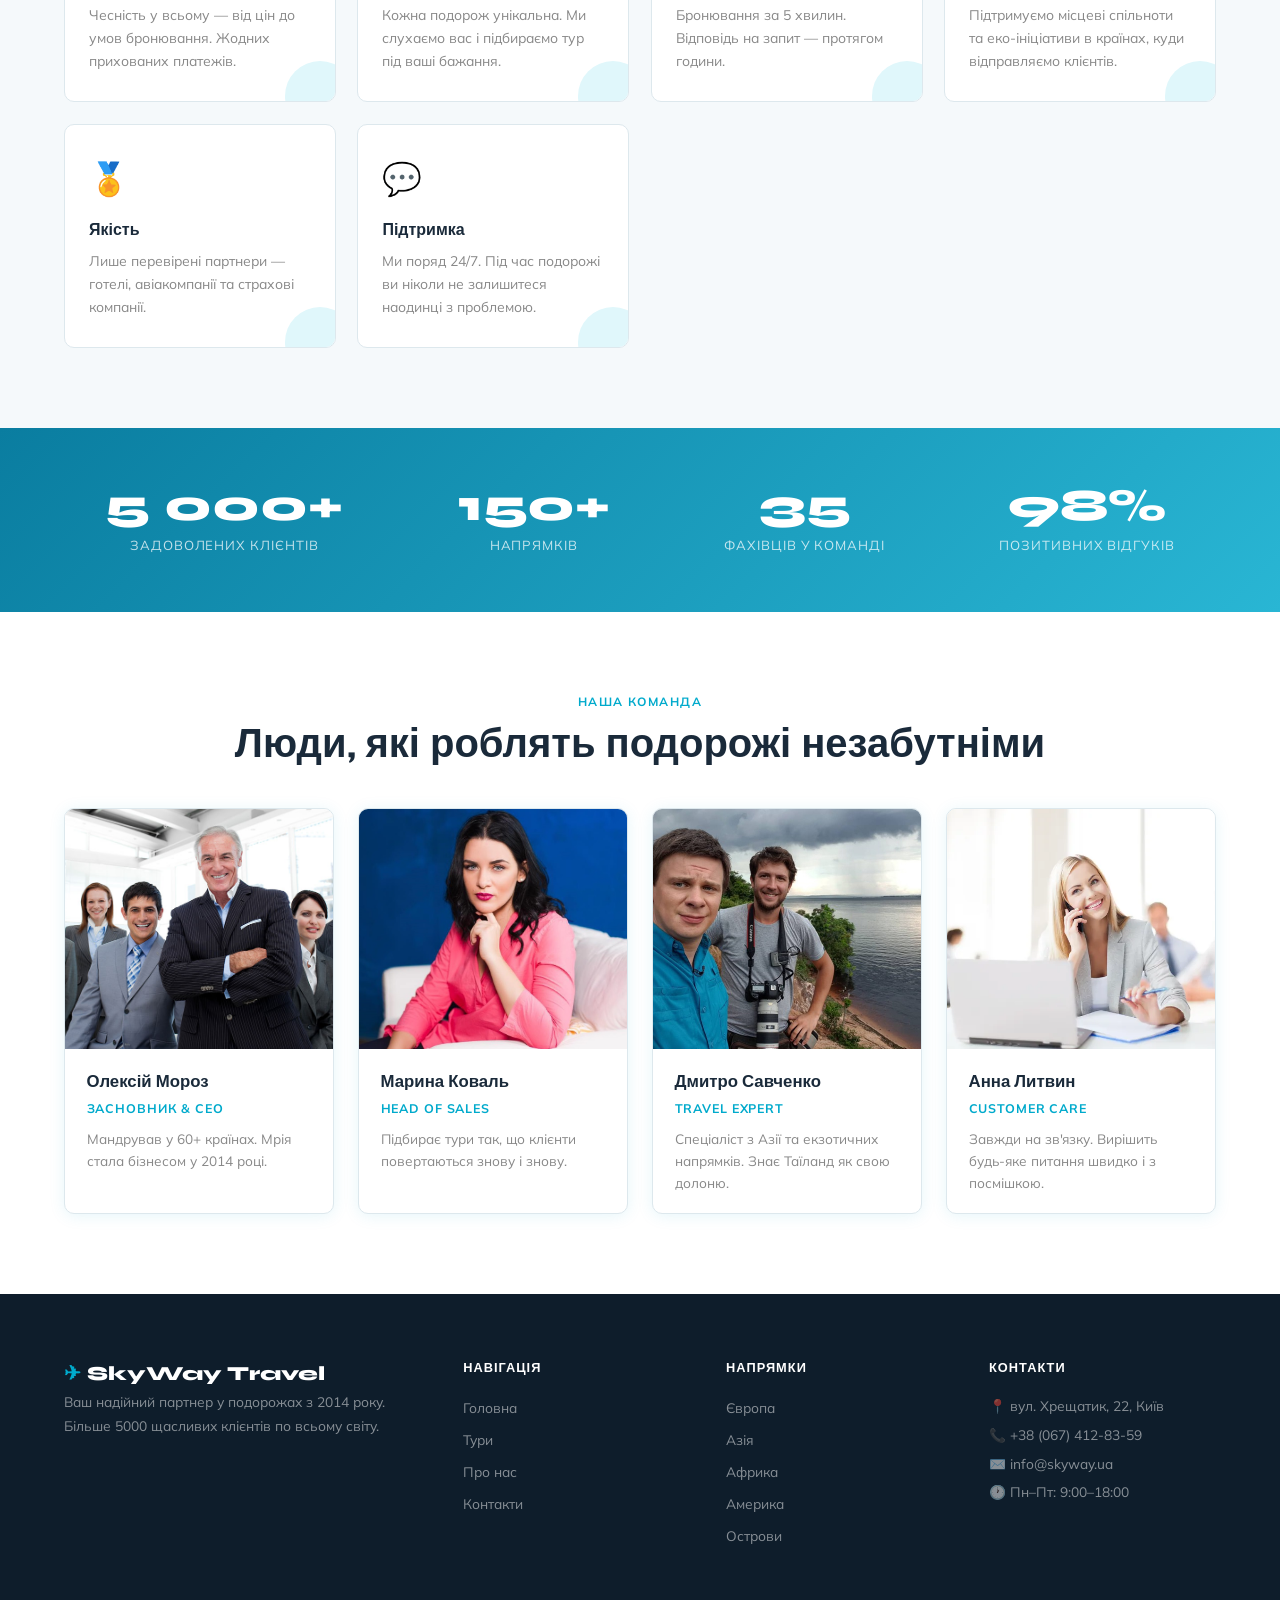
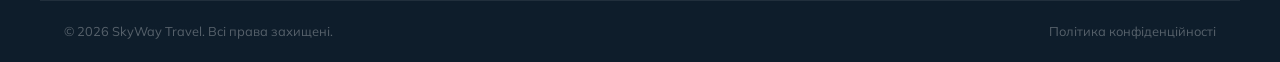
==== commit c1405f0c: "Add files via upload" ====
--- a/about.html
+++ b/about.html
@@ -6,181 +6,7 @@
   <title>Про нас — SkyWay Travel</title>
   <link rel="preconnect" href="https://fonts.googleapis.com">
   <link href="https://fonts.googleapis.com/css2?family=Syne:wght@400;600;700;800&family=Mulish:wght@300;400;500;600&display=swap" rel="stylesheet">
-  <style>
-    *, *::before, *::after { box-sizing: border-box; margin: 0; padding: 0; }
-    html { scroll-behavior: smooth; }
-    body { line-height: 1.6; -webkit-font-smoothing: antialiased; transition: background .35s, color .35s; }
-    img { display: block; max-width: 100%; }
-    ul { list-style: none; }
-    a { text-decoration: none; color: inherit; }
-    button { cursor: pointer; border: none; background: none; }
-
-    :root {
-      --sky: #0ea5e9; --sky-dark: #0284c7; --sky-light: #e0f2fe;
-      --navy: #0c1a2e; --navy-2: #162236; --coral: #f97316;
-      --text: #1e293b; --text-muted: #64748b;
-      --white: #ffffff; --bg: #f8fafc; --border: #e2e8f0;
-      --r: 14px; --r-sm: 8px;
-      --shadow: 0 4px 24px rgba(14,165,233,0.12);
-      --shadow-lg: 0 16px 48px rgba(0,0,0,0.14);
-      --t: 0.28s ease;
-      --font-h: 'Syne', sans-serif; --font-b: 'Mulish', sans-serif;
-    }
-    [data-theme="dark"] {
-      --text: #e2e8f0; --text-muted: #94a3b8;
-      --white: #0f172a; --bg: #1e293b; --border: #334155;
-      --navy: #e2e8f0; --navy-2: #0f172a;
-      --sky-light: #0f2a3e; --shadow-lg: 0 16px 48px rgba(0,0,0,.45);
-    }
-    [data-theme="dark"] body { background: #0f172a; }
-    [data-theme="dark"] .team-card,
-    [data-theme="dark"] .value-card { background: #1e293b; border-color: #334155; }
-    [data-theme="dark"] .timeline-item::before { background: #1e293b; }
-    [data-theme="dark"] .footer { background: #080f1a; }
-
-    body { font-family: var(--font-b); color: var(--text); background: var(--white); }
-    .container { max-width: 1240px; margin: 0 auto; padding: 0 1.5rem; }
-
-    /* HEADER */
-    .header { position: fixed; top: 0; left: 0; right: 0; z-index: 900; padding: .9rem 0; transition: all var(--t); }
-    .header.scrolled { background: rgba(12,26,46,.94); backdrop-filter: blur(20px); padding: .6rem 0; box-shadow: 0 4px 24px rgba(0,0,0,.25); }
-    [data-theme="dark"] .header.scrolled { background: rgba(15,23,42,.96); }
-    .header .container { display: flex; align-items: center; gap: 1.5rem; }
-    .logo { display: flex; align-items: center; gap: .5rem; font-family: var(--font-h); font-size: 1.35rem; font-weight: 800; color: #fff; flex-shrink: 0; }
-    .logo-icon { color: var(--sky); }
-    .nav { display: flex; align-items: center; gap: .15rem; margin-left: auto; }
-    .nav a { padding: .45rem .9rem; color: rgba(255,255,255,.8); border-radius: 50px; font-size: .9rem; font-weight: 500; transition: all var(--t); }
-    .nav a:hover, .nav a.active { color: #fff; background: rgba(14,165,233,.22); }
-    .header-phone { color: rgba(255,255,255,.75); font-size: .88rem; font-weight: 500; }
-    .theme-toggle { width: 44px; height: 44px; border-radius: 50%; border: 1.5px solid rgba(255,255,255,.35); display: flex; align-items: center; justify-content: center; font-size: 1.1rem; transition: all var(--t); background: rgba(255,255,255,.1); backdrop-filter: blur(8px); flex-shrink: 0; }
-    .theme-toggle:hover { background: rgba(255,255,255,.22); transform: rotate(15deg); }
-    .burger { display: none; flex-direction: column; gap: 5px; padding: .5rem; }
-    .burger span { display: block; width: 24px; height: 2px; background: #fff; border-radius: 2px; transition: all var(--t); }
-    .burger.open span:nth-child(1) { transform: translateY(7px) rotate(45deg); }
-    .burger.open span:nth-child(2) { opacity: 0; }
-    .burger.open span:nth-child(3) { transform: translateY(-7px) rotate(-45deg); }
-
-    /* BUTTONS */
-    .btn { display: inline-flex; align-items: center; gap: .45rem; padding: .7rem 1.6rem; border-radius: 50px; font-weight: 600; font-size: .9rem; transition: all var(--t); cursor: pointer; font-family: var(--font-h); }
-    .btn-primary { background: var(--sky); color: #fff; border: 2px solid var(--sky); }
-    .btn-primary:hover { background: var(--sky-dark); transform: translateY(-2px); box-shadow: 0 8px 24px rgba(14,165,233,.38); }
-    .btn-sm { padding: .45rem 1.1rem; font-size: .82rem; }
-    .login-btn { background: transparent; color: rgba(255,255,255,.85); border: 1.5px solid rgba(255,255,255,.4); border-radius: 50px; padding: .45rem 1.1rem; font-size: .82rem; font-family: var(--font-h); font-weight: 600; }
-    .login-btn:hover { border-color: #fff; color: #fff; background: rgba(255,255,255,.1); }
-
-    /* PAGE HERO */
-    .page-hero {
-      min-height: 50vh; position: relative; display: flex; align-items: center;
-      background: linear-gradient(135deg, #071627 0%, #0c2a45 45%, #0e4f79 100%);
-      overflow: hidden;
-    }
-    .page-hero::before { content: ''; position: absolute; inset: 0; background: radial-gradient(ellipse 80% 70% at 60% 50%, rgba(14,165,233,.18) 0%, transparent 65%); }
-    .page-hero-dots { position: absolute; inset: 0; background-image: radial-gradient(circle, rgba(255,255,255,.04) 1px, transparent 1px); background-size: 40px 40px; pointer-events: none; }
-    .page-hero-content { position: relative; z-index: 2; padding: 8rem 1.5rem 4rem; }
-    .page-breadcrumb { display: flex; align-items: center; gap: .5rem; color: rgba(255,255,255,.55); font-size: .85rem; margin-bottom: 1.2rem; }
-    .page-breadcrumb a { color: var(--sky); }
-    .page-breadcrumb span { color: rgba(255,255,255,.35); }
-    .page-hero h1 { font-family: var(--font-h); font-size: clamp(2.2rem,5vw,3.8rem); font-weight: 800; color: #fff; line-height: 1.1; margin-bottom: .85rem; }
-    .page-hero p { color: rgba(255,255,255,.7); font-size: 1.05rem; max-width: 540px; line-height: 1.75; }
-
-    /* SECTIONS */
-    section.sec { padding: 5rem 0; }
-    .sec-tag { color: var(--sky); font-weight: 700; font-size: .8rem; text-transform: uppercase; letter-spacing: .1em; margin-bottom: .6rem; }
-    .sec-title { font-family: var(--font-h); font-size: clamp(1.7rem,3.5vw,2.5rem); color: var(--navy); line-height: 1.18; margin-bottom: .85rem; }
-    .sec-sub { color: var(--text-muted); line-height: 1.7; }
-
-    /* STORY SECTION */
-    .story-grid { display: grid; grid-template-columns: 1fr 1fr; gap: 4rem; align-items: center; }
-    .story-img { border-radius: var(--r); overflow: hidden; position: relative; }
-    .story-img img { width: 100%; height: 420px; object-fit: cover; }
-    .story-img::after { content: ''; position: absolute; inset: 0; background: linear-gradient(135deg, rgba(14,165,233,.15) 0%, transparent 60%); }
-    .story-badge { position: absolute; bottom: 1.5rem; left: 1.5rem; background: rgba(12,26,46,.85); color: #fff; padding: .85rem 1.4rem; border-radius: var(--r-sm); backdrop-filter: blur(8px); z-index: 2; }
-    .story-badge-num { font-family: var(--font-h); font-size: 2rem; font-weight: 800; color: var(--sky); line-height: 1; }
-    .story-badge-label { font-size: .82rem; color: rgba(255,255,255,.7); }
-    .story-text p { color: var(--text-muted); line-height: 1.8; margin-bottom: 1.2rem; }
-
-    /* TIMELINE */
-    .timeline { position: relative; padding-left: 2.5rem; margin-top: 2rem; }
-    .timeline::before { content: ''; position: absolute; left: .6rem; top: 0; bottom: 0; width: 2px; background: var(--border); }
-    .timeline-item { position: relative; padding-bottom: 2rem; }
-    .timeline-item:last-child { padding-bottom: 0; }
-    .timeline-item::before { content: ''; position: absolute; left: -2rem; top: .35rem; width: 14px; height: 14px; border-radius: 50%; background: var(--white); border: 3px solid var(--sky); }
-    .timeline-year { font-family: var(--font-h); font-size: .8rem; font-weight: 800; color: var(--sky); letter-spacing: .08em; text-transform: uppercase; margin-bottom: .2rem; }
-    .timeline-title { font-family: var(--font-h); font-size: 1rem; font-weight: 700; color: var(--navy); margin-bottom: .3rem; }
-    .timeline-desc { color: var(--text-muted); font-size: .88rem; line-height: 1.6; }
-
-    /* VALUES */
-    .values-grid { display: grid; grid-template-columns: repeat(3,1fr); gap: 1.5rem; }
-    .value-card { background: var(--white); border: 2px solid var(--border); border-radius: var(--r); padding: 2rem 1.75rem; transition: all var(--t); position: relative; overflow: hidden; }
-    .value-card::after { content: ''; position: absolute; top: 0; left: 0; right: 0; height: 3px; background: var(--sky); transform: scaleX(0); transform-origin: left; transition: transform .35s ease; }
-    .value-card:hover { border-color: var(--sky); transform: translateY(-4px); box-shadow: var(--shadow); }
-    .value-card:hover::after { transform: scaleX(1); }
-    .value-icon { font-size: 2rem; margin-bottom: 1rem; }
-    .value-card h3 { font-family: var(--font-h); font-size: 1.05rem; font-weight: 700; color: var(--navy); margin-bottom: .5rem; }
-    .value-card p { color: var(--text-muted); font-size: .88rem; line-height: 1.65; }
-
-    /* TEAM */
-    .team-grid { display: grid; grid-template-columns: repeat(4,1fr); gap: 1.5rem; }
-    .team-card { background: var(--white); border: 2px solid var(--border); border-radius: var(--r); overflow: hidden; transition: all var(--t); }
-    .team-card:hover { transform: translateY(-5px); box-shadow: var(--shadow-lg); border-color: var(--sky); }
-    .team-photo { height: 220px; overflow: hidden; position: relative; }
-    .team-photo img { width: 100%; height: 100%; object-fit: cover; transition: transform .5s ease; }
-    .team-card:hover .team-photo img { transform: scale(1.06); }
-    .team-info { padding: 1.25rem; }
-    .team-name { font-family: var(--font-h); font-size: 1rem; font-weight: 700; color: var(--navy); margin-bottom: .2rem; }
-    .team-role { color: var(--sky); font-size: .82rem; font-weight: 600; margin-bottom: .6rem; }
-    .team-bio { color: var(--text-muted); font-size: .83rem; line-height: 1.6; }
-
-    /* STATS BAND */
-    .stats-band { background: linear-gradient(135deg, #0c1a2e 0%, #0e4f79 100%); padding: 3.5rem 0; }
-    [data-theme="dark"] .stats-band { background: linear-gradient(135deg, #0f172a 0%, #0e3a5a 100%); }
-    .stats-inner { display: flex; justify-content: center; gap: 4rem; flex-wrap: wrap; }
-    .stat-item { text-align: center; }
-    .stat-num { font-family: var(--font-h); font-size: 2.8rem; font-weight: 800; color: #fff; line-height: 1; }
-    .stat-label { color: rgba(255,255,255,.6); font-size: .88rem; margin-top: .35rem; }
-
-    /* FOOTER */
-    .footer { background: var(--navy-2); padding: 3.5rem 0 0; }
-    .footer-inner { display: grid; grid-template-columns: 1.6fr 1fr 1fr 1fr; gap: 2.5rem; padding-bottom: 2.5rem; border-bottom: 1px solid rgba(255,255,255,.08); }
-    .footer-about { color: rgba(255,255,255,.5); font-size: .88rem; line-height: 1.7; margin-top: .75rem; }
-    .footer-col h4 { color: #fff; font-family: var(--font-h); font-size: .85rem; letter-spacing: .07em; text-transform: uppercase; margin-bottom: 1.2rem; }
-    .footer-col ul li { margin-bottom: .55rem; }
-    .footer-col ul a { color: rgba(255,255,255,.5); font-size: .88rem; transition: color var(--t); }
-    .footer-col ul a:hover { color: var(--sky); }
-    .footer-contacts li { color: rgba(255,255,255,.5); font-size: .88rem; margin-bottom: .65rem; }
-    .footer-bottom { padding: 1.3rem 0; }
-    .footer-bottom .container { display: flex; justify-content: space-between; align-items: center; flex-wrap: wrap; gap: .5rem; }
-    .footer-bottom p { color: rgba(255,255,255,.3); font-size: .83rem; }
-    .footer-bottom a { color: rgba(255,255,255,.3); font-size: .83rem; transition: color var(--t); }
-    .footer-bottom a:hover { color: var(--sky); }
-
-    /* TOAST */
-    .toast { position: fixed; bottom: 2rem; left: 50%; transform: translateX(-50%) translateY(16px); background: #0c1a2e; color: #fff; padding: .75rem 1.5rem; border-radius: 50px; font-size: .9rem; opacity: 0; pointer-events: none; transition: all .32s; z-index: 3000; border-left: 3px solid var(--sky); }
-    .toast.show { opacity: 1; transform: translateX(-50%) translateY(0); }
-
-    /* BTN UP */
-    .btn-up { position: fixed; bottom: 2rem; right: 2rem; width: 48px; height: 48px; border-radius: 50%; background: var(--sky); color: #fff; font-size: 1.1rem; opacity: 0; pointer-events: none; transition: all var(--t); z-index: 800; display: flex; align-items: center; justify-content: center; box-shadow: 0 4px 20px rgba(14,165,233,.4); }
-    .btn-up.vis { opacity: 1; pointer-events: all; }
-    .btn-up:hover { background: var(--sky-dark); transform: translateY(-3px); }
-
-    /* REVEAL */
-    .reveal { opacity: 0; transform: translateY(24px); transition: opacity .65s ease, transform .65s ease; }
-    .reveal.on { opacity: 1; transform: none; }
-
-    @media(max-width:1024px) { .footer-inner { grid-template-columns: 1fr 1fr; } .team-grid { grid-template-columns: 1fr 1fr; } .values-grid { grid-template-columns: 1fr 1fr; } }
-    @media(max-width:768px) {
-      .nav, .header-phone { display: none; }
-      .nav.open { display: flex; flex-direction: column; position: fixed; top: 0; left: 0; right: 0; bottom: 0; background: #0c1a2e; z-index: 999; padding: 5rem 2rem 2rem; align-items: flex-start; gap: .5rem; }
-      [data-theme="dark"] .nav.open { background: #080f1a; }
-      .nav.open a { font-size: 1.2rem; padding: .7rem 1rem; }
-      .burger { display: flex; margin-left: auto; }
-      .story-grid { grid-template-columns: 1fr; gap: 2rem; }
-      .values-grid, .team-grid { grid-template-columns: 1fr; }
-      .stats-inner { gap: 2rem; }
-      .footer-inner { grid-template-columns: 1fr; }
-      .footer-bottom .container { flex-direction: column; text-align: center; }
-    }
-  </style>
+  <link rel="stylesheet" href="css/style.css">
 </head>
 <body>
 
@@ -192,18 +18,22 @@
       <a href="tours.html">Тури</a>
       <a href="about.html" class="active">Про нас</a>
       <a href="contacts.html">Контакти</a>
+      <div class="mobile-extras">
+        <button class="btn btn-sm login-btn" onclick="openModal('loginModal')">Увійти</button>
+        <button class="btn btn-sm btn-primary" onclick="openModal('registerModal')">Реєстрація</button>
+      </div>
     </nav>
-    <div class="header-phone">📞 +38 (067) 412-83-59</div>
-    <div style="display:flex;align-items:center;gap:.65rem;margin-left:auto">
-      <button class="login-btn" onclick="showToast('Відкрийте index.html для входу')">Увійти</button>
-      <button class="btn btn-primary btn-sm" onclick="showToast('Відкрийте index.html для реєстрації')">Реєстрація</button>
+    <div class="header-phone">+38 (067) 412-83-59</div>
+    <div class="header-actions">
+      <button class="btn btn-sm login-btn" id="loginBtn">Увійти</button>
+      <button class="btn btn-sm btn-primary" id="registerBtn">Реєстрація</button>
+      <button class="theme-toggle" id="themeToggle" aria-label="Змінити тему">🌙</button>
     </div>
-    <button class="theme-toggle" id="themeToggle" aria-label="Тема">🌙</button>
-    <button class="burger" id="burger"><span></span><span></span><span></span></button>
+    <button class="burger" id="burger" aria-label="Меню"><span></span><span></span><span></span></button>
   </div>
 </header>
 
-<!-- PAGE HERO -->
+
 <section class="page-hero">
   <div class="page-hero-dots"></div>
   <div class="page-hero-content container">
@@ -213,12 +43,12 @@
   </div>
 </section>
 
-<!-- STORY -->
+
 <section class="sec">
   <div class="container">
     <div class="story-grid">
       <div class="story-img reveal">
-        <img src="https://images.unsplash.com/photo-1469854523086-cc02fe5d8800?w=800&auto=format" alt="Команда SkyWay Travel">
+        <img src="images/about-story.jpg" alt="Команда SkyWay Travel">
         <div class="story-badge">
           <div class="story-badge-num">10+</div>
           <div class="story-badge-label">Років на ринку</div>
@@ -258,7 +88,7 @@
   </div>
 </section>
 
-<!-- VALUES -->
+
 <section class="sec" style="background:var(--bg)">
   <div class="container">
     <div style="text-align:center;margin-bottom:2.5rem" class="reveal">
@@ -276,7 +106,7 @@
   </div>
 </section>
 
-<!-- STATS -->
+
 <section class="stats-band">
   <div class="container stats-inner">
     <div class="stat-item reveal"><div class="stat-num">5 000+</div><div class="stat-label">Задоволених клієнтів</div></div>
@@ -286,7 +116,7 @@
   </div>
 </section>
 
-<!-- TEAM -->
+
 <section class="sec">
   <div class="container">
     <div style="text-align:center;margin-bottom:2.5rem" class="reveal">
@@ -295,26 +125,26 @@
     </div>
     <div class="team-grid">
       <div class="team-card reveal">
-        <div class="team-photo"><img src="https://images.unsplash.com/photo-1560250097-0b93528c311a?w=400&auto=format" alt="Олексій Мороз"></div>
+        <div class="team-photo"><img src="images/team-ceo.jpg" alt="Олексій Мороз"></div>
         <div class="team-info"><div class="team-name">Олексій Мороз</div><div class="team-role">Засновник & CEO</div><div class="team-bio">Мандрував у 60+ країнах. Мрія стала бізнесом у 2014 році.</div></div>
       </div>
       <div class="team-card reveal">
-        <div class="team-photo"><img src="https://images.unsplash.com/photo-1573496359142-b8d87734a5a2?w=400&auto=format" alt="Марина Коваль"></div>
+        <div class="team-photo"><img src="images/team-sales.jpg" alt="Марина Коваль"></div>
         <div class="team-info"><div class="team-name">Марина Коваль</div><div class="team-role">Head of Sales</div><div class="team-bio">Підбирає тури так, що клієнти повертаються знову і знову.</div></div>
       </div>
       <div class="team-card reveal">
-        <div class="team-photo"><img src="https://images.unsplash.com/photo-1568602471122-7832951cc4c5?w=400&auto=format" alt="Дмитро Савченко"></div>
+        <div class="team-photo"><img src="images/team-expert.jpg" alt="Дмитро Савченко"></div>
         <div class="team-info"><div class="team-name">Дмитро Савченко</div><div class="team-role">Travel Expert</div><div class="team-bio">Спеціаліст з Азії та екзотичних напрямків. Знає Таїланд як свою долоню.</div></div>
       </div>
       <div class="team-card reveal">
-        <div class="team-photo"><img src="https://images.unsplash.com/photo-1580489944761-15a19d654956?w=400&auto=format" alt="Анна Литвин"></div>
+        <div class="team-photo"><img src="images/team-care.jpg" alt="Анна Литвин"></div>
         <div class="team-info"><div class="team-name">Анна Литвин</div><div class="team-role">Customer Care</div><div class="team-bio">Завжди на зв'язку. Вирішить будь-яке питання швидко і з посмішкою.</div></div>
       </div>
     </div>
   </div>
 </section>
 
-<!-- FOOTER -->
+
 <footer class="footer">
   <div class="container footer-inner">
     <div class="footer-col">
@@ -331,38 +161,6 @@
 <button class="btn-up" id="btnUp" aria-label="Вгору">↑</button>
 <div class="toast" id="toast"></div>
 
-<script>
-  // theme
-  const html=document.documentElement;
-  const toggle=document.getElementById('themeToggle');
-  const saved=localStorage.getItem('sw-theme')||'light';
-  html.setAttribute('data-theme',saved);
-  toggle.textContent=saved==='dark'?'☀️':'🌙';
-  toggle.addEventListener('click',()=>{
-    const next=html.getAttribute('data-theme')==='dark'?'light':'dark';
-    html.setAttribute('data-theme',next);
-    toggle.textContent=next==='dark'?'☀️':'🌙';
-    localStorage.setItem('sw-theme',next);
-  });
-
-  // header
-  window.addEventListener('scroll',()=>{
-    document.getElementById('header').classList.toggle('scrolled',window.scrollY>60);
-    document.getElementById('btnUp').classList.toggle('vis',window.scrollY>400);
-  });
-  document.getElementById('btnUp').addEventListener('click',()=>window.scrollTo({top:0,behavior:'smooth'}));
-
-  // burger
-  const burger=document.getElementById('burger');
-  const nav=document.getElementById('nav');
-  burger.addEventListener('click',()=>{burger.classList.toggle('open');nav.classList.toggle('open');});
-  nav.querySelectorAll('a').forEach(a=>a.addEventListener('click',()=>{burger.classList.remove('open');nav.classList.remove('open');}));
-
-  // reveal
-  const obs=new IntersectionObserver(entries=>entries.forEach(e=>{if(e.isIntersecting){e.target.classList.add('on');obs.unobserve(e.target);}}),{threshold:0.12});
-  document.querySelectorAll('.reveal').forEach(el=>obs.observe(el));
-
-  function showToast(msg){const t=document.getElementById('toast');t.textContent=msg;t.classList.add('show');setTimeout(()=>t.classList.remove('show'),3200);}
-</script>
+<script src="js/script.js"></script>
 </body>
 </html>
--- a/css/style.css
+++ b/css/style.css
@@ -0,0 +1,1573 @@
+*,*::before,*::after{box-sizing:border-box;margin:0;padding:0;}
+html{scroll-behavior:smooth;}
+body{line-height:1.6;-webkit-font-smoothing:antialiased;transition:background .35s,color .35s;}
+img,picture,video,canvas,svg{display:block;max-width:100%;}
+input,button,textarea,select{font:inherit;}
+ul{list-style:none;}
+a{text-decoration:none;color:inherit;}
+button{cursor:pointer;border:none;background:none;}
+:root{
+ --sky:#00aacc;
+ --sky-dark:#0089a8;
+ --sky-light:#e0f7fb;
+ --navy:#1a2a3a;
+ --navy-2:#0e1d2b;
+ --coral:#f97316;
+ --text:#333333;
+ --text-muted:#888888;
+ --white:#ffffff;
+ --bg:#f5f9fb;
+ --card-bg:#ffffff;
+ --border:#dde8ed;
+ --r:10px;
+ --r-sm:6px;
+ --shadow:0 2px 16px rgba(0,170,204,.10);
+ --shadow-md:0 4px 24px rgba(0,0,0,.10);
+ --shadow-lg:0 12px 40px rgba(0,0,0,.14);
+ --t:0.25s ease;
+ --font-h:'Syne',sans-serif;
+ --font-b:'Mulish',sans-serif;
+}
+[data-theme="dark"]{
+ --text:#e2e8f0;
+ --text-muted:#94a3b8;
+ --white:#0f172a;
+ --bg:#1e293b;
+ --card-bg:#1e293b;
+ --border:#334155;
+ --navy:#e2e8f0;
+ --navy-2:#0a1220;
+ --shadow:0 4px 24px rgba(0,0,0,.35);
+ --shadow-lg:0 16px 48px rgba(0,0,0,.50);
+ --sky-light:#0f2a3e;
+}
+[data-theme="dark"] body{background:#0f172a;}
+[data-theme="dark"] .adv-card{background:var(--bg);}
+[data-theme="dark"] .tour-card{background:var(--bg);}
+[data-theme="dark"] .sort-select{background:var(--bg);color:var(--text);border-color:var(--border);}
+[data-theme="dark"] .filter-btn{background:var(--bg);color:var(--text-muted);border-color:var(--border);}
+[data-theme="dark"] .s-group input,
+[data-theme="dark"] .s-group select{background:var(--bg);color:var(--text);border-color:var(--border);}
+[data-theme="dark"] .search-wrap{background:#1e293b;border-top-color:var(--sky);}
+[data-theme="dark"] .modal-box{background:#1e293b;}
+[data-theme="dark"] .fg input{background:#0f172a;color:var(--text);border-color:var(--border);}
+[data-theme="dark"] .modal-close{background:#0f172a;}
+[data-theme="dark"] .scroll-arrow{background:var(--bg);border-color:var(--border);}
+[data-theme="dark"] .tc-footer{border-color:var(--border);}
+[data-theme="dark"] .stats-sec{background:linear-gradient(135deg,#0f172a 0%,#0e3a5a 100%);}
+[data-theme="dark"] .gallery-sec{background:#0f172a;}
+[data-theme="dark"] .sec-title{color:#e2e8f0;}
+[data-theme="dark"] .header.scrolled{background:rgba(15,23,42,.96);}
+[data-theme="dark"] .footer{background:#080f1a;}
+[data-theme="dark"] .nav.open{background:#0a1220;}
+[data-theme="dark"] .toast{background:#1e293b;}
+[data-theme="dark"] .search-inline{background:#1e293b;border-color:#334155;}
+[data-theme="dark"] .si-group input,
+[data-theme="dark"] .si-group select{background:#0f172a;color:var(--text);border-color:#334155;}
+[data-theme="dark"] .svc-card{background:#1e293b;border-color:#334155;}
+[data-theme="dark"] .feat-card{background:#1e293b;border-color:#334155;}
+[data-theme="dark"] .tours-body{background:#0f172a;}
+[data-theme="dark"] .services-body{background:#1a2840;}
+[data-theme="dark"] .features-body{background:#0f172a;}
+[data-theme="dark"] .sort-sel{background:#1e293b;color:var(--text);border-color:#334155;}
+body{
+ font-family:var(--font-b);
+ color:var(--text);
+ background:var(--white);
+ font-size:15px;
+}
+.container{
+ max-width:1200px;
+ margin:0 auto;
+ padding:0 1.5rem;
+}
+.btn{
+ display:inline-flex;
+ align-items:center;
+ gap:.4rem;
+ padding:.65rem 1.55rem;
+ border-radius:4px;
+ font-weight:600;
+ font-size:.88rem;
+ transition:all var(--t);
+ cursor:pointer;
+ font-family:var(--font-h);
+ letter-spacing:.04em;
+ text-transform:uppercase;
+}
+.btn-primary{
+ background:var(--sky);
+ color:#fff;
+ border:2px solid var(--sky);
+}
+.btn-primary:hover{
+ background:var(--sky-dark);
+ border-color:var(--sky-dark);
+ transform:translateY(-1px);
+ box-shadow:0 6px 20px rgba(0,170,204,.35);
+}
+.btn-outline{
+ background:transparent;
+ color:var(--sky);
+ border:2px solid var(--sky);
+}
+.btn-outline:hover{
+ background:var(--sky);
+ color:#fff;
+ transform:translateY(-1px);
+}
+.btn-ghost{
+ background:rgba(255,255,255,.15);
+ color:#fff;
+ border:2px solid rgba(255,255,255,.55);
+ backdrop-filter:blur(8px);
+}
+.btn-ghost:hover{
+ background:rgba(255,255,255,.28);
+ border-color:#fff;
+}
+.btn-sm{padding:.4rem 1rem;font-size:.78rem;}
+.btn-lg{padding:.85rem 2rem;font-size:.95rem;}
+.header{
+ position:fixed;
+ top:0;left:0;right:0;
+ z-index:900;
+ padding:.8rem 0;
+ background:rgba(255,255,255,.0);
+ transition:
+ background var(--t),
+ box-shadow var(--t),
+ backdrop-filter var(--t);
+}
+.header.scrolled{
+ background:rgba(255,255,255,.97);
+ backdrop-filter:blur(16px);
+ box-shadow:0 2px 12px rgba(0,0,0,.10);
+}
+.header.scrolled .nav a{color:var(--text-muted);}
+.header.scrolled .nav a:hover,
+.header.scrolled .nav a.active{color:var(--sky);background:var(--sky-light);}
+.header.scrolled .logo{color:var(--navy);}
+.header.scrolled .logo-icon{color:var(--sky);}
+.header.scrolled .header-phone{color:var(--text-muted);}
+.header.scrolled .login-btn{color:var(--sky);border-color:var(--sky);}
+.header.scrolled .login-btn:hover{background:var(--sky);color:#fff;}
+.header.scrolled .theme-toggle{border-color:var(--border);background:var(--bg);color:var(--text);}
+.header .container{
+ display:flex;
+ align-items:center;
+ gap:1.25rem;
+}
+.logo{
+ display:flex;
+ align-items:center;
+ gap:.4rem;
+ font-family:var(--font-h);
+ font-size:1.25rem;
+ font-weight:800;
+ color:#fff;
+ flex-shrink:0;
+ transition:color var(--t);
+}
+.logo-icon{color:var(--sky);}
+.nav{
+ display:flex;
+ align-items:center;
+ gap:.1rem;
+ margin-left:auto;
+}
+.nav a{
+ padding:.42rem .85rem;
+ color:rgba(255,255,255,.85);
+ border-radius:4px;
+ font-size:.88rem;
+ font-weight:600;
+ letter-spacing:.03em;
+ text-transform:uppercase;
+ transition:all var(--t);
+}
+.nav a:hover,.nav a.active{
+ color:#fff;
+ background:rgba(0,170,204,.25);
+}
+.header-phone{
+ color:rgba(255,255,255,.75);
+ font-size:.84rem;
+ font-weight:500;
+ white-space:nowrap;
+ display:flex;
+ align-items:center;
+ gap:.35rem;
+ transition:color var(--t);
+}
+.header-phone::before{content:'📞';font-size:.82rem;}
+.header-actions{
+ display:flex;
+ align-items:center;
+ gap:.55rem;
+}
+.header-actions .btn{padding:.48rem 1.1rem;font-size:.8rem;}
+.login-btn{
+ background:transparent;
+ color:rgba(255,255,255,.85);
+ border:1.5px solid rgba(255,255,255,.45);
+ border-radius:4px;
+ transition:all var(--t);
+}
+.login-btn:hover{
+ border-color:#fff;
+ color:#fff;
+ background:rgba(255,255,255,.12);
+}
+.theme-toggle{
+ width:38px;height:38px;
+ border-radius:4px;
+ border:1.5px solid rgba(255,255,255,.35);
+ display:flex;align-items:center;justify-content:center;
+ font-size:1rem;
+ transition:all var(--t);
+ flex-shrink:0;
+ background:rgba(255,255,255,.1);
+ backdrop-filter:blur(8px);
+ color:#fff;
+}
+.theme-toggle:hover{
+ background:rgba(255,255,255,.22);
+ border-color:rgba(255,255,255,.7);
+ transform:rotate(15deg);
+}
+.burger{
+ display:none;
+ flex-direction:column;
+ gap:5px;
+ padding:.5rem;
+ margin-left:auto;
+}
+.burger span{
+ display:block;
+ width:24px;height:2px;
+ background:#fff;
+ border-radius:2px;
+ transition:all var(--t);
+}
+.burger.open span:nth-child(1){transform:translateY(7px) rotate(45deg);}
+.burger.open span:nth-child(2){opacity:0;}
+.burger.open span:nth-child(3){transform:translateY(-7px) rotate(-45deg);}
+.hero{
+ min-height:100vh;
+ position:relative;
+ display:flex;
+ align-items:center;
+ overflow:hidden;
+ background:linear-gradient(160deg,#0a7da0 0%,#29b6d4 55%,#72d4e8 100%);
+}
+.hero::before{
+ content:'';
+ position:absolute;inset:0;
+ background:
+ radial-gradient(ellipse 70% 60% at 80% 40%,rgba(255,255,255,.12) 0%,transparent 60%),
+ radial-gradient(ellipse 50% 50% at 15% 75%,rgba(0,50,80,.18) 0%,transparent 55%);
+}
+.hero-dots{
+ position:absolute;inset:0;
+ pointer-events:none;
+ background-image:radial-gradient(circle,rgba(255,255,255,.06) 1px,transparent 1px);
+ background-size:36px 36px;
+}
+.hero-plane{
+ position:absolute;
+ top:18%;right:8%;
+ font-size:8rem;
+ opacity:.08;
+ transform:rotate(-20deg);
+ pointer-events:none;
+ animation:planeDrift 12s ease-in-out infinite;
+}
+@keyframes planeDrift{
+ 0%,100%{transform:rotate(-20deg) translateY(0);}
+ 50%{transform:rotate(-15deg) translateY(-20px);}
+}
+.hero-content{
+ position:relative;z-index:2;
+ padding:8rem 1.5rem 4rem;
+ max-width:700px;
+}
+.hero-badge{
+ display:inline-flex;
+ align-items:center;
+ gap:.45rem;
+ background:rgba(255,255,255,.2);
+ border:1px solid rgba(255,255,255,.45);
+ color:#fff;
+ padding:.32rem 1rem;
+ border-radius:4px;
+ font-size:.78rem;
+ font-weight:700;
+ margin-bottom:1.35rem;
+ letter-spacing:.06em;
+ text-transform:uppercase;
+}
+.hero h1{
+ font-family:var(--font-h);
+ font-size:clamp(2.4rem,6.5vw,4.8rem);
+ font-weight:800;
+ color:#fff;
+ line-height:1.08;
+ margin-bottom:1.25rem;
+ text-shadow:0 2px 16px rgba(0,0,0,.15);
+}
+.hero h1 em{
+ font-style:italic;
+ color:rgba(255,255,255,.85);
+}
+.hero-sub{
+ color:rgba(255,255,255,.85);
+ font-size:1.05rem;
+ line-height:1.75;
+ margin-bottom:2.25rem;
+ max-width:500px;
+}
+.hero-cta{
+ display:flex;
+ gap:.85rem;
+ flex-wrap:wrap;
+ margin-bottom:3.5rem;
+}
+.hero-stats{display:flex;gap:2.5rem;flex-wrap:wrap;}
+.hstat-num{
+ display:block;
+ font-family:var(--font-h);
+ font-size:2rem;
+ font-weight:800;
+ color:#fff;
+ line-height:1;
+}
+.hstat-label{
+ display:block;
+ color:rgba(255,255,255,.65);
+ font-size:.78rem;
+ margin-top:.2rem;
+ text-transform:uppercase;
+ letter-spacing:.05em;
+}
+.search-wrap{
+ background:var(--white);
+ box-shadow:0 4px 20px rgba(0,0,0,.10);
+ position:relative;
+ z-index:10;
+ border-bottom:3px solid var(--sky);
+}
+.search-inner{
+ display:flex;
+ align-items:flex-end;
+ gap:1rem;
+ padding:1.35rem 0;
+ flex-wrap:wrap;
+}
+.s-group{flex:1;min-width:140px;}
+.s-group label{
+ display:block;
+ font-size:.7rem;
+ font-weight:700;
+ color:var(--text-muted);
+ text-transform:uppercase;
+ letter-spacing:.07em;
+ margin-bottom:.38rem;
+}
+.s-group input,
+.s-group select{
+ width:100%;
+ padding:.65rem .9rem;
+ border:1px solid var(--border);
+ border-radius:var(--r-sm);
+ font-size:.9rem;
+ color:var(--text);
+ background:var(--bg);
+ transition:border-color var(--t);
+}
+.s-group input:focus,
+.s-group select:focus{
+ outline:none;
+ border-color:var(--sky);
+ background:var(--white);
+}
+section.sec{padding:5rem 0;}
+.sec-head{text-align:center;margin-bottom:2.75rem;}
+.sec-tag{
+ color:var(--sky);
+ font-weight:700;
+ font-size:.75rem;
+ text-transform:uppercase;
+ letter-spacing:.12em;
+ margin-bottom:.55rem;
+}
+.sec-title{
+ font-family:var(--font-h);
+ font-size:clamp(1.7rem,3.5vw,2.5rem);
+ color:var(--navy);
+ line-height:1.2;
+ margin-bottom:.75rem;
+}
+.sec-sub{
+ color:var(--text-muted);
+ max-width:480px;
+ margin:0 auto;
+ line-height:1.7;
+ font-size:.93rem;
+}
+.tours-sec{background:var(--bg);}
+.filter-bar{
+ display:flex;
+ align-items:center;
+ gap:.55rem;
+ flex-wrap:wrap;
+ margin-bottom:1.75rem;
+ justify-content:center;
+}
+.filter-btn{
+ padding:.45rem 1.1rem;
+ border-radius:4px;
+ border:1px solid var(--border);
+ background:var(--white);
+ color:var(--text-muted);
+ font-size:.82rem;
+ font-weight:600;
+ font-family:var(--font-h);
+ letter-spacing:.03em;
+ text-transform:uppercase;
+ transition:all var(--t);
+ cursor:pointer;
+}
+.filter-btn:hover,
+.filter-btn.active{
+ border-color:var(--sky);
+ background:var(--sky);
+ color:#fff;
+}
+.sort-wrap{
+ display:flex;
+ align-items:center;
+ gap:.65rem;
+ justify-content:flex-end;
+ margin-bottom:1.1rem;
+ flex-wrap:wrap;
+}
+.sort-label{font-size:.82rem;color:var(--text-muted);font-weight:600;}
+.sort-select{
+ padding:.45rem .9rem;
+ border:1px solid var(--border);
+ border-radius:var(--r-sm);
+ font-size:.82rem;
+ color:var(--text);
+ background:var(--white);
+ cursor:pointer;
+ font-family:var(--font-b);
+ font-weight:600;
+ transition:border-color var(--t);
+}
+.sort-select:focus{outline:none;border-color:var(--sky);}
+.scroll-track-wrap{position:relative;}
+.scroll-track{
+ display:flex;
+ gap:1.1rem;
+ overflow-x:auto;
+ padding-bottom:1rem;
+ scroll-snap-type:x mandatory;
+ -webkit-overflow-scrolling:touch;
+ scrollbar-width:thin;
+ scrollbar-color:var(--sky) var(--border);
+}
+.scroll-track::-webkit-scrollbar{height:4px;}
+.scroll-track::-webkit-scrollbar-track{background:var(--border);border-radius:4px;}
+.scroll-track::-webkit-scrollbar-thumb{background:var(--sky);border-radius:4px;}
+.scroll-arrow{
+ position:absolute;
+ top:50%;transform:translateY(-60%);
+ width:40px;height:40px;
+ border-radius:50%;
+ background:var(--white);
+ border:1px solid var(--border);
+ box-shadow:var(--shadow-md);
+ color:var(--sky);
+ display:flex;align-items:center;justify-content:center;
+ font-size:1rem;
+ cursor:pointer;
+ z-index:5;
+ transition:all var(--t);
+}
+.scroll-arrow:hover{background:var(--sky);color:#fff;border-color:var(--sky);}
+.arrow-left{left:-20px;}
+.arrow-right{right:-20px;}
+.tour-card{
+ flex:0 0 280px;
+ scroll-snap-align:start;
+ border-radius:var(--r);
+ overflow:hidden;
+ background:var(--card-bg);
+ box-shadow:0 2px 12px rgba(0,0,0,.08);
+ transition:all var(--t);
+ display:flex;
+ flex-direction:column;
+ border:1px solid var(--border);
+}
+.tour-card:hover{
+ transform:translateY(-5px);
+ box-shadow:var(--shadow-lg);
+}
+.tour-card-img{
+ width:100%;height:185px;
+ position:relative;overflow:hidden;
+}
+.tour-card-img img{
+ width:100%;height:100%;
+ object-fit:cover;
+ transition:transform .5s ease;
+}
+.tour-card:hover .tour-card-img img{transform:scale(1.06);}
+.tc-badge{
+ position:absolute;top:.75rem;left:.75rem;
+ background:var(--sky);
+ color:#fff;
+ padding:.2rem .65rem;
+ border-radius:3px;
+ font-size:.7rem;
+ font-weight:700;
+ font-family:var(--font-h);
+ letter-spacing:.04em;
+ text-transform:uppercase;
+}
+.tc-tag{
+ position:absolute;top:.75rem;right:.75rem;
+ background:rgba(0,0,0,.55);
+ color:rgba(255,255,255,.9);
+ padding:.18rem .6rem;
+ border-radius:3px;
+ font-size:.68rem;
+ font-weight:600;
+ backdrop-filter:blur(4px);
+}
+.tc-body{
+ padding:1.1rem;
+ flex:1;
+ display:flex;
+ flex-direction:column;
+}
+.tc-loc{color:var(--sky);font-size:.76rem;font-weight:700;margin-bottom:.3rem;text-transform:uppercase;letter-spacing:.04em;}
+.tc-name{font-family:var(--font-h);font-size:1.05rem;color:var(--navy);margin-bottom:.35rem;font-weight:700;}
+.tc-desc{color:var(--text-muted);font-size:.84rem;line-height:1.6;margin-bottom:.85rem;flex:1;}
+.tc-meta{display:flex;gap:.75rem;font-size:.76rem;color:var(--text-muted);margin-bottom:.85rem;flex-wrap:wrap;}
+.tc-footer{
+ display:flex;
+ align-items:center;
+ justify-content:space-between;
+ padding-top:.75rem;
+ border-top:1px solid var(--border);
+}
+.tc-price{font-family:var(--font-h);font-size:1.2rem;font-weight:800;color:var(--navy);}
+.tc-price small{font-size:.74rem;color:var(--text-muted);font-family:var(--font-b);font-weight:400;}
+.no-results{
+ text-align:center;
+ padding:2.5rem;
+ color:var(--text-muted);
+ font-size:1rem;
+ display:none;
+}
+.tours-cta{text-align:center;margin-top:2rem;}
+.adv-grid{
+ display:grid;
+ grid-template-columns:repeat(auto-fill,minmax(230px,1fr));
+ gap:1.35rem;
+}
+.adv-card{
+ background:var(--white);
+ border-radius:var(--r);
+ padding:1.85rem 1.6rem;
+ border:1px solid var(--border);
+ transition:all var(--t);
+ position:relative;
+ overflow:hidden;
+}
+.adv-card::before{
+ content:'';
+ position:absolute;bottom:-35px;right:-25px;
+ width:90px;height:90px;
+ border-radius:50%;
+ background:var(--sky-light);
+ transition:all .4s ease;
+}
+.adv-card:hover{
+ border-color:var(--sky);
+ transform:translateY(-3px);
+ box-shadow:var(--shadow);
+}
+.adv-card:hover::before{width:140px;height:140px;}
+.adv-icon{font-size:2rem;margin-bottom:.85rem;}
+.adv-card h3{font-family:var(--font-h);font-size:1.05rem;color:var(--navy);margin-bottom:.4rem;font-weight:700;}
+.adv-card p{color:var(--text-muted);font-size:.87rem;line-height:1.65;}
+.stats-sec{
+ background:linear-gradient(135deg,#0e3a5a 0%,#00aacc 100%);
+ padding:4rem 0;
+}
+.stats-inner{
+ display:flex;
+ justify-content:center;
+ gap:4rem;
+ flex-wrap:wrap;
+}
+.stat-item{text-align:center;}
+.stat-num{font-family:var(--font-h);font-size:2.8rem;font-weight:800;color:#fff;line-height:1;}
+.stat-label{color:rgba(255,255,255,.65);font-size:.85rem;margin-top:.4rem;text-transform:uppercase;letter-spacing:.05em;}
+.gallery-sec{background:var(--bg);}
+.gallery-grid{
+ display:grid;
+ grid-template-columns:repeat(4,1fr);
+ gap:.85rem;
+}
+.gallery-item{
+ border-radius:var(--r-sm);
+ overflow:hidden;
+ aspect-ratio:1;
+ position:relative;
+ cursor:pointer;
+}
+.gallery-item:first-child{
+ grid-column:span 2;
+ grid-row:span 2;
+ aspect-ratio:auto;
+}
+.gallery-item img{
+ width:100%;height:100%;
+ object-fit:cover;
+ transition:transform .5s ease;
+}
+.gallery-item:hover img{transform:scale(1.06);}
+.gallery-item::after{
+ content:'🔍';
+ position:absolute;inset:0;
+ background:rgba(0,80,120,.45);
+ display:flex;align-items:center;justify-content:center;
+ font-size:1.75rem;
+ opacity:0;
+ transition:opacity var(--t);
+}
+.gallery-item:hover::after{opacity:1;}
+.newsletter-sec{background:var(--sky);padding:3.5rem 0;}
+.newsletter-inner{
+ display:flex;
+ align-items:center;
+ justify-content:space-between;
+ gap:2rem;
+ flex-wrap:wrap;
+}
+.nl-text h2{font-family:var(--font-h);font-size:1.6rem;color:#fff;margin-bottom:.35rem;}
+.nl-text p{color:rgba(255,255,255,.82);font-size:.92rem;}
+.nl-form{
+ display:flex;
+ gap:.6rem;
+ flex-wrap:wrap;
+}
+.nl-form input{
+ padding:.72rem 1.35rem;
+ border-radius:4px;
+ border:1.5px solid rgba(255,255,255,.4);
+ background:rgba(255,255,255,.2);
+ color:#fff;
+ font-size:.9rem;
+ min-width:260px;
+ transition:all var(--t);
+}
+.nl-form input::placeholder{color:rgba(255,255,255,.65);}
+.nl-form input:focus{outline:none;border-color:#fff;background:rgba(255,255,255,.3);}
+.nl-form .btn-primary{background:#fff;color:var(--sky);border-color:#fff;}
+.nl-form .btn-primary:hover{background:var(--navy-2);color:#fff;border-color:var(--navy-2);}
+.footer{background:var(--navy-2);padding:4rem 0 0;}
+.footer-inner{
+ display:grid;
+ grid-template-columns:1.6fr 1fr 1fr 1fr;
+ gap:2.25rem;
+ padding-bottom:2.75rem;
+ border-bottom:1px solid rgba(255,255,255,.08);
+}
+.footer-logo{margin-bottom:.75rem;}
+.footer-about{color:rgba(255,255,255,.5);font-size:.86rem;line-height:1.7;}
+.footer-col h4{
+ color:#fff;
+ font-family:var(--font-h);
+ font-size:.8rem;
+ letter-spacing:.08em;
+ text-transform:uppercase;
+ margin-bottom:1.1rem;
+}
+.footer-col ul li{margin-bottom:.5rem;}
+.footer-col ul a{color:rgba(255,255,255,.5);font-size:.86rem;transition:color var(--t);}
+.footer-col ul a:hover{color:var(--sky);}
+.footer-contacts li{color:rgba(255,255,255,.5);font-size:.86rem;margin-bottom:.65rem;line-height:1.5;}
+.social-links{display:flex;gap:.6rem;margin-top:1.25rem;}
+.social-link{
+ width:38px;height:38px;
+ border-radius:4px;
+ border:1px solid rgba(255,255,255,.2);
+ display:flex;align-items:center;justify-content:center;
+ transition:all var(--t);
+ flex-shrink:0;
+}
+.social-link:hover{border-color:var(--sky);background:rgba(0,170,204,.18);}
+.social-link svg{width:17px;height:17px;fill:rgba(255,255,255,.6);transition:fill var(--t);}
+.social-link:hover svg{fill:var(--sky);}
+.footer-bottom{padding:1.25rem 0;}
+.footer-bottom .container{
+ display:flex;
+ justify-content:space-between;
+ align-items:center;
+ flex-wrap:wrap;
+ gap:.5rem;
+}
+.footer-bottom p,
+.footer-bottom a{color:rgba(255,255,255,.3);font-size:.8rem;transition:color var(--t);}
+.footer-bottom a:hover{color:var(--sky);}
+.modal{
+ display:none;
+ position:fixed;inset:0;
+ z-index:2000;
+ align-items:center;justify-content:center;
+ padding:1rem;
+}
+.modal.open{display:flex;}
+.modal-backdrop{
+ position:absolute;inset:0;
+ background:rgba(0,0,0,.55);
+ backdrop-filter:blur(4px);
+}
+.modal-box{
+ position:relative;
+ background:var(--white);
+ border-radius:var(--r);
+ padding:2.25rem;
+ width:100%;max-width:400px;
+ box-shadow:var(--shadow-lg);
+ z-index:1;
+ animation:mIn .3s ease;
+}
+@keyframes mIn{
+ from{opacity:0;transform:translateY(-16px) scale(.97);}
+ to{opacity:1;transform:none;}
+}
+.modal-close{
+ position:absolute;top:1rem;right:1rem;
+ width:30px;height:30px;
+ border-radius:4px;
+ background:var(--bg);
+ color:var(--text-muted);
+ display:flex;align-items:center;justify-content:center;
+ font-size:.95rem;
+ transition:all var(--t);
+}
+.modal-close:hover{background:var(--sky);color:#fff;}
+.modal-title{font-family:var(--font-h);font-size:1.55rem;color:var(--navy);margin-bottom:.2rem;}
+.modal-sub{color:var(--text-muted);font-size:.86rem;margin-bottom:1.5rem;}
+.fg{margin-bottom:.9rem;}
+.fg label{
+ display:block;
+ font-size:.78rem;
+ font-weight:700;
+ color:var(--text);
+ margin-bottom:.35rem;
+ text-transform:uppercase;
+ letter-spacing:.04em;
+}
+.fg input{
+ width:100%;
+ padding:.72rem .95rem;
+ border:1px solid var(--border);
+ border-radius:var(--r-sm);
+ font-size:.9rem;
+ color:var(--text);
+ background:var(--bg);
+ transition:border-color var(--t);
+}
+.fg input:focus{outline:none;border-color:var(--sky);background:var(--white);}
+.modal .btn-primary{width:100%;justify-content:center;margin-top:.45rem;}
+.modal-switch{text-align:center;margin-top:1.1rem;font-size:.86rem;color:var(--text-muted);}
+.modal-switch a{color:var(--sky);font-weight:700;}
+.toast{
+ position:fixed;
+ bottom:5rem;left:50%;
+ transform:translateX(-50%) translateY(14px);
+ background:var(--navy-2);
+ color:#fff;
+ padding:.72rem 1.55rem;
+ border-radius:4px;
+ font-size:.88rem;
+ opacity:0;
+ pointer-events:none;
+ transition:all .3s ease;
+ z-index:3000;
+ white-space:nowrap;
+ border-left:3px solid var(--sky);
+}
+.toast.show{opacity:1;transform:translateX(-50%) translateY(0);}
+.btn-up{
+ position:fixed;
+ bottom:2rem;right:2rem;
+ width:44px;height:44px;
+ border-radius:4px;
+ background:var(--sky);
+ color:#fff;
+ font-size:1rem;
+ box-shadow:0 4px 16px rgba(0,170,204,.4);
+ opacity:0;
+ pointer-events:none;
+ transition:all var(--t);
+ z-index:800;
+ display:flex;align-items:center;justify-content:center;
+}
+.btn-up.vis{opacity:1;pointer-events:all;}
+.btn-up:hover{background:var(--sky-dark);transform:translateY(-2px);}
+.reveal{
+ opacity:0;
+ transform:translateY(22px);
+ transition:opacity .6s ease,transform .6s ease;
+}
+.reveal.on{opacity:1;transform:none;}
+.page-hero{
+ min-height:44vh;
+ display:flex;align-items:flex-end;
+ padding-bottom:3.5rem;
+ position:relative;overflow:hidden;
+ background:linear-gradient(160deg,#0a7da0 0%,#29b6d4 55%,#72d4e8 100%);
+}
+.page-hero::before{
+ content:'';position:absolute;inset:0;
+ background:radial-gradient(ellipse 60% 55% at 70% 45%,rgba(255,255,255,.12) 0%,transparent 60%);
+}
+.page-hero-dots{
+ position:absolute;inset:0;
+ background-image:radial-gradient(circle,rgba(255,255,255,.05) 1px,transparent 1px);
+ background-size:36px 36px;
+ pointer-events:none;
+}
+.page-hero-content{position:relative;z-index:2;padding-top:6rem;}
+.breadcrumb{
+ display:flex;align-items:center;gap:.45rem;
+ color:rgba(255,255,255,.6);
+ font-size:.76rem;font-weight:700;
+ letter-spacing:.08em;text-transform:uppercase;
+ margin-bottom:.85rem;
+}
+.breadcrumb a{color:rgba(255,255,255,.6);transition:color var(--t);}
+.breadcrumb a:hover{color:#fff;}
+.breadcrumb span{color:rgba(255,255,255,.4);}
+.page-hero h1{
+ font-family:var(--font-h);
+ font-size:clamp(2rem,5.5vw,3.6rem);
+ font-weight:800;color:#fff;
+ line-height:1.1;margin-bottom:.65rem;
+}
+.page-hero h1 em{font-style:italic;color:rgba(255,255,255,.8);}
+.page-hero p{color:rgba(255,255,255,.72);font-size:1rem;max-width:520px;line-height:1.7;}
+.tours-body{background:var(--bg);padding:5rem 0;}
+.services-body{background:var(--white);padding:5rem 0;}
+.features-body{background:var(--bg);padding:5rem 0;}
+.filter-sort-row{
+ display:flex;
+ align-items:center;
+ justify-content:space-between;
+ gap:1rem;flex-wrap:wrap;
+ margin-bottom:1.75rem;
+}
+.sort-sel{
+ padding:.45rem .9rem;
+ border:1px solid var(--border);
+ border-radius:var(--r-sm);
+ font-size:.82rem;color:var(--text);
+ background:var(--white);
+ cursor:pointer;
+ font-family:var(--font-b);font-weight:600;
+ transition:border-color var(--t);
+}
+.sort-sel:focus{outline:none;border-color:var(--sky);}
+.search-inline{
+ display:flex;gap:.75rem;flex-wrap:wrap;
+ margin-bottom:2.25rem;
+ padding:1.35rem 1.5rem;
+ background:var(--white);
+ border-radius:var(--r);
+ box-shadow:var(--shadow-md);
+ border:1px solid var(--border);
+}
+.si-group{flex:1;min-width:130px;}
+.si-group label{
+ display:block;
+ font-size:.7rem;font-weight:700;
+ color:var(--text-muted);
+ text-transform:uppercase;letter-spacing:.07em;
+ margin-bottom:.35rem;
+}
+.si-group input,
+.si-group select{
+ width:100%;
+ padding:.6rem .85rem;
+ border:1px solid var(--border);
+ border-radius:var(--r-sm);
+ font-size:.88rem;color:var(--text);
+ background:var(--bg);
+ transition:border-color var(--t);
+}
+.si-group input:focus,
+.si-group select:focus{outline:none;border-color:var(--sky);background:var(--white);}
+.tours-grid{
+ display:grid;
+ grid-template-columns:repeat(auto-fill,minmax(280px,1fr));
+ gap:1.5rem;
+ margin-bottom:2rem;
+}
+.tc-img{width:100%;height:195px;position:relative;overflow:hidden;}
+.tc-img img{width:100%;height:100%;object-fit:cover;transition:transform .5s ease;}
+.tour-card:hover .tc-img img{transform:scale(1.06);}
+.feat-inner{
+ display:grid;
+ grid-template-columns:1fr 1fr;
+ gap:4rem;
+ align-items:center;
+}
+.feat-text .sec-title{text-align:left;margin-bottom:.9rem;}
+.feat-lead{color:var(--text-muted);font-size:1rem;line-height:1.75;margin-bottom:1.1rem;}
+.feat-list{display:flex;flex-direction:column;gap:.65rem;margin-bottom:1.75rem;}
+.feat-list li{
+ display:flex;align-items:flex-start;gap:.7rem;
+ color:var(--text-muted);font-size:.9rem;line-height:1.6;
+}
+.feat-list li::before{
+ content:'✓';
+ flex-shrink:0;
+ width:20px;height:20px;
+ border-radius:50%;
+ background:var(--sky-light);
+ color:var(--sky);
+ display:flex;align-items:center;justify-content:center;
+ font-size:.7rem;font-weight:800;
+ margin-top:.1rem;
+}
+.feat-img-wrap{
+ border-radius:var(--r);
+ overflow:hidden;
+ box-shadow:var(--shadow-lg);
+ position:relative;
+}
+.feat-img-wrap img{width:100%;height:400px;object-fit:cover;}
+.feat-img-badge{
+ position:absolute;bottom:1.35rem;left:1.35rem;
+ background:rgba(10,60,90,.88);
+ backdrop-filter:blur(10px);
+ color:#fff;
+ padding:.85rem 1.25rem;
+ border-radius:var(--r-sm);
+ border-left:3px solid var(--sky);
+}
+.feat-img-badge strong{display:block;font-family:var(--font-h);font-size:1.05rem;}
+.feat-img-badge span{font-size:.78rem;color:rgba(255,255,255,.65);}
+.feat-cards-grid{
+ display:grid;
+ grid-template-columns:repeat(auto-fill,minmax(240px,1fr));
+ gap:1.25rem;
+}
+.feat-card{
+ background:var(--white);
+ border-radius:var(--r);
+ padding:1.75rem 1.5rem;
+ border:1px solid var(--border);
+ transition:all var(--t);
+ position:relative;overflow:hidden;
+}
+.feat-card::before{
+ content:'';position:absolute;bottom:-35px;right:-25px;
+ width:80px;height:80px;
+ border-radius:50%;
+ background:var(--sky-light);
+ transition:all .4s ease;
+}
+.feat-card:hover{border-color:var(--sky);transform:translateY(-3px);box-shadow:var(--shadow);}
+.feat-card:hover::before{width:130px;height:130px;}
+.feat-icon{font-size:2rem;margin-bottom:.85rem;}
+.feat-card h3{font-family:var(--font-h);font-size:1.02rem;color:var(--navy);margin-bottom:.4rem;font-weight:700;}
+.feat-card p{color:var(--text-muted);font-size:.86rem;line-height:1.65;}
+.svc-grid{
+ display:grid;
+ grid-template-columns:repeat(auto-fill,minmax(270px,1fr));
+ gap:1.35rem;
+}
+.svc-card{
+ background:var(--white);
+ border-radius:var(--r);
+ overflow:hidden;
+ box-shadow:0 2px 12px rgba(0,0,0,.07);
+ transition:all var(--t);
+ display:flex;flex-direction:column;
+ border:1px solid var(--border);
+}
+.svc-card:hover{transform:translateY(-4px);box-shadow:var(--shadow-lg);}
+.svc-img{position:relative;overflow:hidden;height:190px;}
+.svc-img img{width:100%;height:100%;object-fit:cover;transition:transform .5s ease;}
+.svc-card:hover .svc-img img{transform:scale(1.06);}
+.svc-img-overlay{
+ position:absolute;inset:0;
+ background:linear-gradient(to top,rgba(10,60,90,.45) 0%,transparent 55%);
+}
+.svc-body{padding:1.2rem;flex:1;display:flex;flex-direction:column;}
+.svc-body h3{font-family:var(--font-h);font-size:1.05rem;color:var(--navy);margin-bottom:.4rem;font-weight:700;}
+.svc-body p{color:var(--text-muted);font-size:.86rem;line-height:1.65;flex:1;margin-bottom:.85rem;}
+.svc-btn{
+ align-self:flex-start;
+ padding:.38rem 1rem;
+ border-radius:4px;
+ border:1.5px solid var(--sky);
+ color:var(--sky);font-size:.76rem;font-weight:700;
+ font-family:var(--font-h);letter-spacing:.04em;text-transform:uppercase;
+ transition:all var(--t);
+}
+.svc-btn:hover{background:var(--sky);color:#fff;}
+.mobile-extras{display:none;}
+@media (max-width:1024px){
+ .footer-inner{grid-template-columns:1fr 1fr;}
+ .gallery-grid{grid-template-columns:1fr 1fr;}
+ .gallery-item:first-child{grid-column:span 1;grid-row:span 1;}
+ .feat-inner{grid-template-columns:1fr;gap:2.5rem;}
+ .feat-img-wrap img{height:280px;}
+}
+@media (max-width:768px){
+ .nav,
+ .header-phone,
+ .header-actions{display:none;}
+ .nav.open{
+ display:flex;
+ flex-direction:column;
+ gap:.5rem;
+ position:fixed;
+ top:0;left:0;right:0;bottom:0;
+ background:var(--navy-2);
+ z-index:999;
+ padding:5rem 2rem 2rem;
+ align-items:flex-start;
+ overflow-y:auto;
+}
+ .nav.open a{
+ font-size:1.2rem;
+ padding:.65rem 1rem;
+ display:block;
+ color:rgba(255,255,255,.85);
+ width:100%;
+}
+ .nav.open .mobile-extras{
+ display:flex;
+ flex-direction:column;
+ gap:.65rem;
+ margin-top:1.5rem;
+ width:100%;
+}
+ .nav.open .mobile-extras .btn{
+ width:100%;
+ justify-content:center;
+}
+ .burger{display:flex;}
+ .search-inner{flex-direction:column;}
+ .s-group{width:100%;}
+ .search-inline{flex-direction:column;}
+ .si-group{width:100%;}
+ .footer-inner{grid-template-columns:1fr;gap:2rem;}
+ .stats-inner{gap:2rem;}
+ .newsletter-inner{flex-direction:column;}
+ .nl-form{flex-direction:column;}
+ .nl-form input{min-width:unset;}
+ .gallery-grid{grid-template-columns:1fr 1fr;gap:.55rem;}
+ .scroll-arrow{display:none;}
+ .adv-grid{grid-template-columns:1fr;}
+ .feat-cards-grid{grid-template-columns:1fr;}
+ .svc-grid{grid-template-columns:1fr;}
+ .filter-sort-row{flex-direction:column;align-items:flex-start;}
+ .tours-grid{grid-template-columns:1fr;}
+ .footer-bottom .container{flex-direction:column;text-align:center;}
+ .theme-toggle{width:34px;height:34px;font-size:.9rem;}
+}
+.contact-cards{
+ display:grid;
+ grid-template-columns:repeat(auto-fill,minmax(200px,1fr));
+ gap:1.25rem;
+ margin-bottom:3rem;
+}
+.contact-card{
+ background:var(--white);
+ border:1px solid var(--border);
+ border-radius:var(--r);
+ padding:1.75rem 1.5rem;
+ text-align:center;
+ transition:all var(--t);
+ box-shadow:var(--shadow);
+}
+.contact-card:hover{
+ border-color:var(--sky);
+ transform:translateY(-3px);
+ box-shadow:0 8px 28px rgba(0,170,204,.15);
+}
+.cc-icon{font-size:2rem;margin-bottom:.65rem;}
+.cc-label{
+ font-size:.72rem;
+ font-weight:700;
+ text-transform:uppercase;
+ letter-spacing:.1em;
+ color:var(--sky);
+ margin-bottom:.45rem;
+}
+.cc-value{
+ color:var(--text);
+ font-size:.92rem;
+ line-height:1.65;
+}
+.cc-value a{color:var(--navy);font-weight:600;}
+.cc-value a:hover{color:var(--sky);}
+.contacts-main{
+ display:grid;
+ grid-template-columns:1fr 1fr;
+ gap:2.5rem;
+ align-items:start;
+}
+.form-wrap{
+ background:var(--white);
+ border:1px solid var(--border);
+ border-radius:var(--r);
+ padding:2.25rem 2rem;
+ box-shadow:var(--shadow-md);
+}
+.form-title{
+ font-family:var(--font-h);
+ font-size:1.5rem;
+ font-weight:800;
+ color:var(--navy);
+ margin-bottom:.35rem;
+}
+.form-sub{
+ color:var(--text-muted);
+ font-size:.88rem;
+ margin-bottom:1.5rem;
+}
+.form-row{
+ display:grid;
+ grid-template-columns:1fr 1fr;
+ gap:1rem;
+}
+.form-group{
+ display:flex;
+ flex-direction:column;
+ gap:.38rem;
+ margin-bottom:1rem;
+}
+.form-group label{
+ font-size:.75rem;
+ font-weight:700;
+ color:var(--text-muted);
+ text-transform:uppercase;
+ letter-spacing:.07em;
+}
+.form-group input,
+.form-group select,
+.form-group textarea{
+ width:100%;
+ padding:.65rem .9rem;
+ border:1px solid var(--border);
+ border-radius:var(--r-sm);
+ font-size:.9rem;
+ color:var(--text);
+ background:var(--bg);
+ transition:border-color var(--t),background var(--t);
+ font-family:var(--font-b);
+}
+.form-group input:focus,
+.form-group select:focus,
+.form-group textarea:focus{
+ outline:none;
+ border-color:var(--sky);
+ background:var(--white);
+}
+.form-group textarea{
+ min-height:120px;
+ resize:vertical;
+}
+.form-submit{width:100%;justify-content:center;margin-top:.5rem;}
+.map-placeholder{
+ background:linear-gradient(135deg,#d0eef6 0%,#b8e4f0 100%);
+ border-radius:var(--r);
+ height:220px;
+ display:flex;
+ flex-direction:column;
+ align-items:center;
+ justify-content:center;
+ gap:.6rem;
+ margin-bottom:1.25rem;
+ border:1px solid var(--border);
+ position:relative;
+ overflow:hidden;
+}
+.map-placeholder::before{
+ content:'';
+ position:absolute;inset:0;
+ background-image:
+ linear-gradient(rgba(0,170,204,.08) 1px,transparent 1px),
+ linear-gradient(90deg,rgba(0,170,204,.08) 1px,transparent 1px);
+ background-size:32px 32px;
+}
+.map-pin{font-size:2.5rem;position:relative;z-index:1;}
+.map-addr{font-size:.9rem;font-weight:600;color:var(--navy);position:relative;z-index:1;}
+.map-link{
+ font-size:.8rem;
+ color:var(--sky);
+ font-weight:700;
+ text-decoration:underline;
+ position:relative;z-index:1;
+}
+.map-link:hover{color:var(--sky-dark);}
+.hours-card{
+ background:var(--white);
+ border:1px solid var(--border);
+ border-radius:var(--r);
+ padding:1.35rem 1.5rem;
+ margin-bottom:1.25rem;
+}
+.hours-card h4{
+ font-family:var(--font-h);
+ font-size:1rem;
+ color:var(--navy);
+ margin-bottom:1rem;
+ font-weight:700;
+}
+.hours-row{
+ display:flex;
+ justify-content:space-between;
+ align-items:center;
+ padding:.45rem 0;
+ border-bottom:1px solid var(--border);
+ font-size:.88rem;
+}
+.hours-row:last-child{border-bottom:none;}
+.hours-day{color:var(--text-muted);}
+.hours-time{font-weight:700;color:var(--navy);}
+.hours-closed{font-weight:700;color:#e25c5c;}
+.social-card{
+ background:var(--white);
+ border:1px solid var(--border);
+ border-radius:var(--r);
+ padding:1.35rem 1.5rem;
+}
+.social-card h4{
+ font-family:var(--font-h);
+ font-size:1rem;
+ color:var(--navy);
+ margin-bottom:1rem;
+ font-weight:700;
+}
+.social-row{
+ display:flex;
+ align-items:center;
+ gap:.85rem;
+ padding:.55rem 0;
+ border-bottom:1px solid var(--border);
+ transition:background var(--t);
+ border-radius:var(--r-sm);
+}
+.social-row:last-child{border-bottom:none;}
+.social-row:hover{color:var(--sky);}
+.social-icon{font-size:1.2rem;width:28px;text-align:center;}
+.social-name{font-weight:700;font-size:.88rem;color:var(--navy);flex:1;}
+.social-handle{font-size:.8rem;color:var(--text-muted);}
+.social-row:hover .social-name{color:var(--sky);}
+.faq-sec{background:var(--bg);}
+.faq-grid{
+ display:grid;
+ grid-template-columns:repeat(auto-fill,minmax(300px,1fr));
+ gap:1.25rem;
+}
+.faq-item{
+ background:var(--white);
+ border:1px solid var(--border);
+ border-radius:var(--r);
+ padding:1.5rem;
+ transition:all var(--t);
+}
+.faq-item:hover{
+ border-color:var(--sky);
+ box-shadow:var(--shadow);
+ transform:translateY(-2px);
+}
+.faq-q{
+ font-family:var(--font-h);
+ font-size:.97rem;
+ font-weight:700;
+ color:var(--navy);
+ margin-bottom:.65rem;
+ padding-left:1rem;
+ border-left:3px solid var(--sky);
+}
+.faq-a{
+ color:var(--text-muted);
+ font-size:.88rem;
+ line-height:1.7;
+}
+[data-theme="dark"] .contact-card{background:var(--bg);border-color:var(--border);}
+[data-theme="dark"] .form-wrap{background:var(--bg);border-color:var(--border);}
+[data-theme="dark"] .form-group input,
+[data-theme="dark"] .form-group select,
+[data-theme="dark"] .form-group textarea{background:#0f172a;color:var(--text);border-color:var(--border);}
+[data-theme="dark"] .map-placeholder{background:linear-gradient(135deg,#0f2a3e 0%,#0a1e2e 100%);}
+[data-theme="dark"] .hours-card{background:var(--bg);border-color:var(--border);}
+[data-theme="dark"] .social-card{background:var(--bg);border-color:var(--border);}
+[data-theme="dark"] .faq-item{background:var(--bg);border-color:var(--border);}
+[data-theme="dark"] .cc-value a{color:var(--text);}
+@media (max-width:768px){
+ .contacts-main{grid-template-columns:1fr;}
+ .form-row{grid-template-columns:1fr;}
+ .contact-cards{grid-template-columns:1fr 1fr;}
+ .faq-grid{grid-template-columns:1fr;}
+}
+@media (max-width:480px){
+ .contact-cards{grid-template-columns:1fr;}
+ .form-wrap{padding:1.5rem 1.25rem;}
+}
+.story-grid{
+ display:grid;
+ grid-template-columns:1fr 1fr;
+ gap:4rem;
+ align-items:center;
+}
+.story-img{
+ position:relative;
+ border-radius:var(--r);
+ overflow:hidden;
+ box-shadow:var(--shadow-lg);
+}
+.story-img img{
+ width:100%;
+ height:480px;
+ object-fit:cover;
+ display:block;
+}
+.story-badge{
+ position:absolute;
+ bottom:1.5rem;
+ left:1.5rem;
+ background:rgba(10,60,90,.88);
+ backdrop-filter:blur(10px);
+ color:#fff;
+ padding:1rem 1.5rem;
+ border-radius:var(--r-sm);
+ border-left:3px solid var(--sky);
+ text-align:center;
+}
+.story-badge-num{
+ font-family:var(--font-h);
+ font-size:2rem;
+ font-weight:800;
+ line-height:1;
+ color:#fff;
+}
+.story-badge-label{
+ font-size:.78rem;
+ color:rgba(255,255,255,.65);
+ margin-top:.2rem;
+}
+.story-text{
+ display:flex;
+ flex-direction:column;
+ gap:.9rem;
+ color:var(--text-muted);
+ line-height:1.75;
+ font-size:.95rem;
+ margin:1.25rem 0 2rem;
+}
+.timeline{
+ display:flex;
+ flex-direction:column;
+ gap:0;
+ border-left:2px solid var(--border);
+ padding-left:1.5rem;
+ margin-top:.5rem;
+}
+.timeline-item{
+ position:relative;
+ padding:.75rem 0 .75rem .25rem;
+}
+.timeline-item::before{
+ content:'';
+ position:absolute;
+ left:-1.65rem;
+ top:1.1rem;
+ width:12px;
+ height:12px;
+ border-radius:50%;
+ background:var(--sky);
+ border:2px solid var(--white);
+ box-shadow:0 0 0 2px var(--sky);
+}
+.timeline-item:last-child{padding-bottom:0;}
+.timeline-year{
+ font-family:var(--font-h);
+ font-size:.78rem;
+ font-weight:800;
+ color:var(--sky);
+ text-transform:uppercase;
+ letter-spacing:.08em;
+ margin-bottom:.2rem;
+}
+.timeline-title{
+ font-family:var(--font-h);
+ font-size:.97rem;
+ font-weight:700;
+ color:var(--navy);
+ margin-bottom:.2rem;
+}
+.timeline-desc{
+ font-size:.85rem;
+ color:var(--text-muted);
+ line-height:1.6;
+}
+.values-grid{
+ display:grid;
+ grid-template-columns:repeat(auto-fill,minmax(260px,1fr));
+ gap:1.35rem;
+}
+.value-card{
+ background:var(--white);
+ border:1px solid var(--border);
+ border-radius:var(--r);
+ padding:1.75rem 1.5rem;
+ transition:all var(--t);
+ position:relative;
+ overflow:hidden;
+}
+.value-card::after{
+ content:'';
+ position:absolute;
+ bottom:-30px;right:-20px;
+ width:70px;height:70px;
+ border-radius:50%;
+ background:var(--sky-light);
+ transition:all .4s ease;
+}
+.value-card:hover{
+ border-color:var(--sky);
+ transform:translateY(-3px);
+ box-shadow:var(--shadow);
+}
+.value-card:hover::after{width:120px;height:120px;}
+.value-icon{
+ font-size:2rem;
+ margin-bottom:.85rem;
+}
+.value-card h3{
+ font-family:var(--font-h);
+ font-size:1rem;
+ font-weight:700;
+ color:var(--navy);
+ margin-bottom:.45rem;
+}
+.value-card p{
+ color:var(--text-muted);
+ font-size:.87rem;
+ line-height:1.65;
+}
+.stats-band{
+ background:linear-gradient(135deg,#0a7da0 0%,#29b6d4 100%);
+ padding:3.5rem 0;
+}
+.stats-inner{
+ display:flex;
+ justify-content:space-around;
+ align-items:center;
+ gap:2rem;
+ flex-wrap:wrap;
+}
+.stat-item{text-align:center;}
+.stat-num{
+ font-family:var(--font-h);
+ font-size:clamp(2rem,4vw,2.8rem);
+ font-weight:800;
+ color:#fff;
+ line-height:1;
+ margin-bottom:.3rem;
+}
+.stat-label{
+ color:rgba(255,255,255,.75);
+ font-size:.82rem;
+ text-transform:uppercase;
+ letter-spacing:.07em;
+}
+.team-grid{
+ display:grid;
+ grid-template-columns:repeat(auto-fill,minmax(240px,1fr));
+ gap:1.5rem;
+}
+.team-card{
+ background:var(--white);
+ border:1px solid var(--border);
+ border-radius:var(--r);
+ overflow:hidden;
+ box-shadow:var(--shadow);
+ transition:all var(--t);
+}
+.team-card:hover{
+ transform:translateY(-4px);
+ box-shadow:var(--shadow-lg);
+ border-color:var(--sky);
+}
+.team-photo{
+ width:100%;
+ height:240px;
+ overflow:hidden;
+}
+.team-photo img{
+ width:100%;
+ height:100%;
+ object-fit:cover;
+ object-position:top;
+ transition:transform .5s ease;
+}
+.team-card:hover .team-photo img{transform:scale(1.05);}
+.team-info{
+ padding:1.25rem 1.35rem;
+}
+.team-name{
+ font-family:var(--font-h);
+ font-size:1.05rem;
+ font-weight:700;
+ color:var(--navy);
+ margin-bottom:.2rem;
+}
+.team-role{
+ font-size:.78rem;
+ font-weight:700;
+ color:var(--sky);
+ text-transform:uppercase;
+ letter-spacing:.07em;
+ margin-bottom:.55rem;
+}
+.team-bio{
+ font-size:.85rem;
+ color:var(--text-muted);
+ line-height:1.6;
+}
+[data-theme="dark"] .value-card{background:var(--bg);border-color:var(--border);}
+[data-theme="dark"] .team-card{background:var(--bg);border-color:var(--border);}
+[data-theme="dark"] .stats-band{background:linear-gradient(135deg,#0a3d52 0%,#0e6a84 100%);}
+[data-theme="dark"] .timeline{border-color:var(--border);}
+[data-theme="dark"] .timeline-item::before{border-color:var(--bg);}
+[data-theme="dark"] .story-img{box-shadow:var(--shadow-lg);}
+@media (max-width:1024px){
+ .story-grid{grid-template-columns:1fr;gap:2.5rem;}
+ .story-img img{height:320px;}
+}
+@media (max-width:768px){
+ .values-grid{grid-template-columns:1fr 1fr;}
+ .team-grid{grid-template-columns:1fr 1fr;}
+ .stats-inner{gap:1.5rem;}
+}
+@media (max-width:480px){
+ .values-grid{grid-template-columns:1fr;}
+ .team-grid{grid-template-columns:1fr;}
+}
